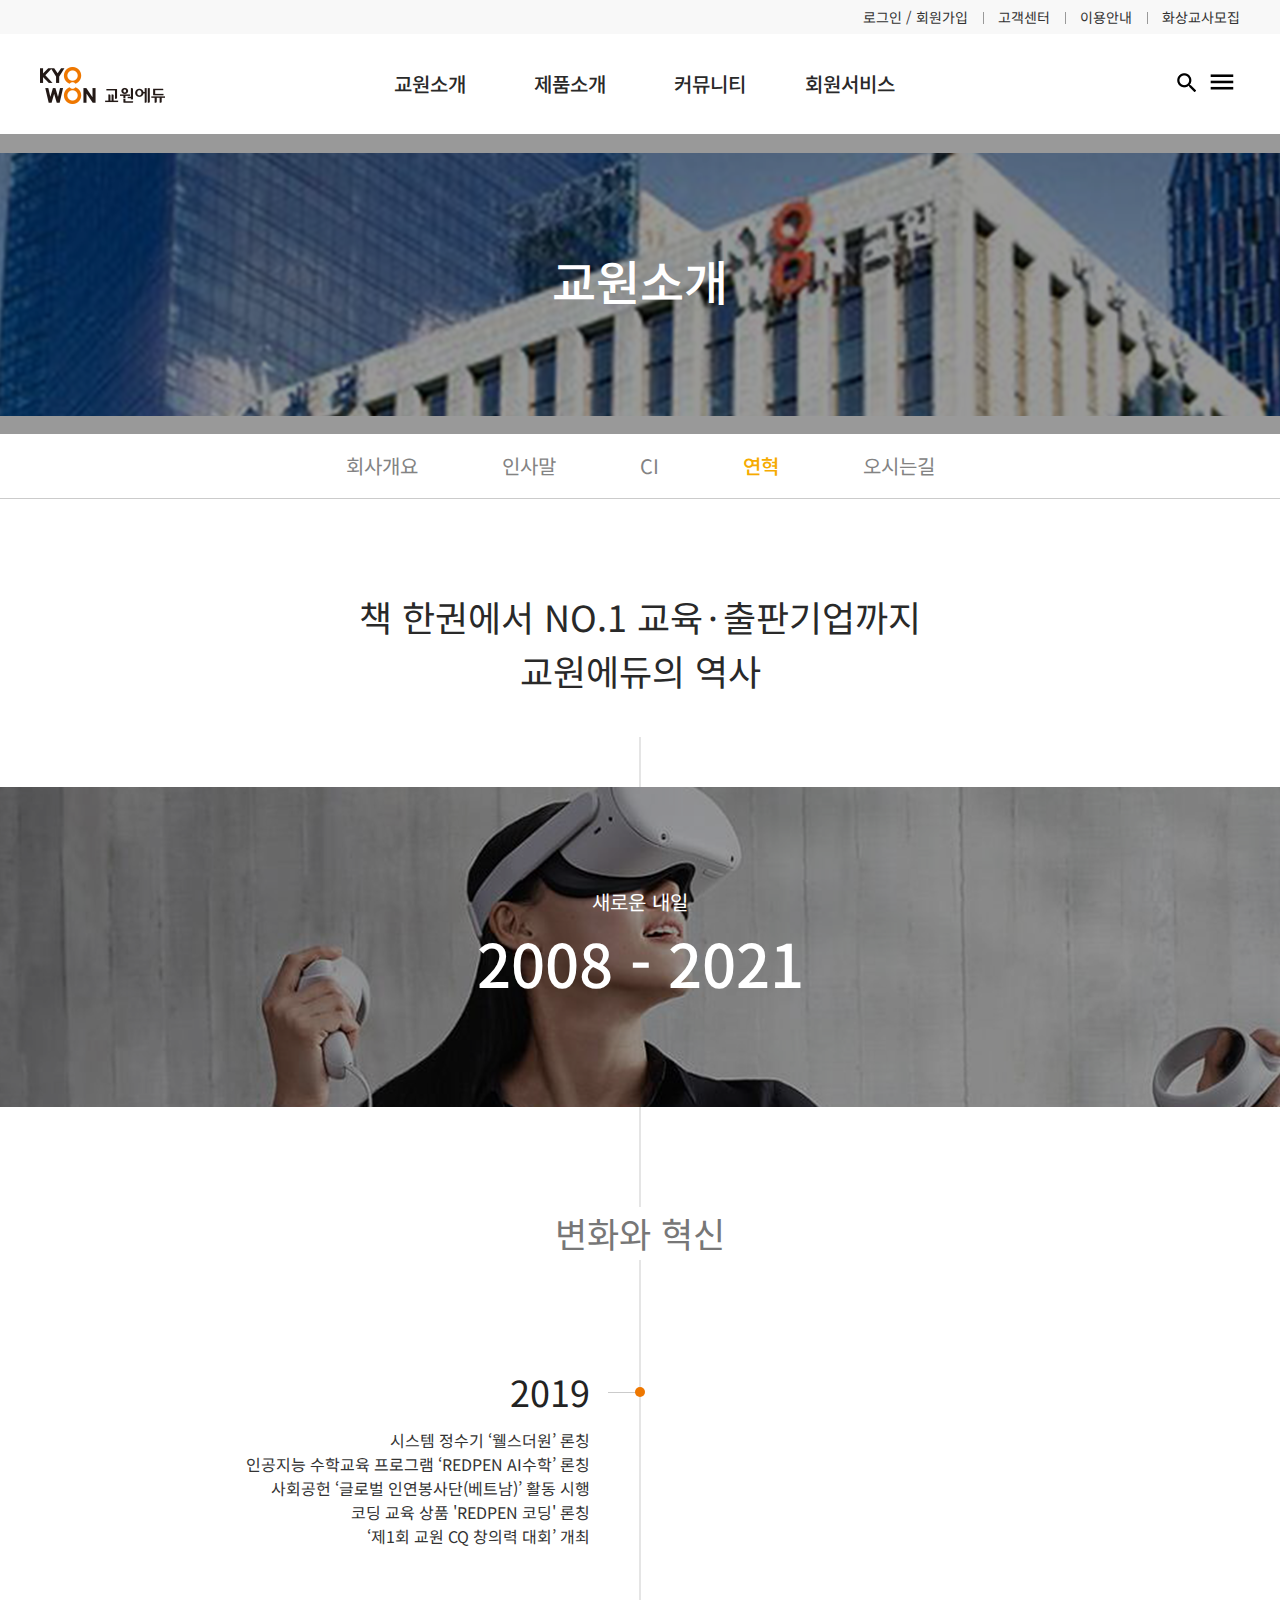
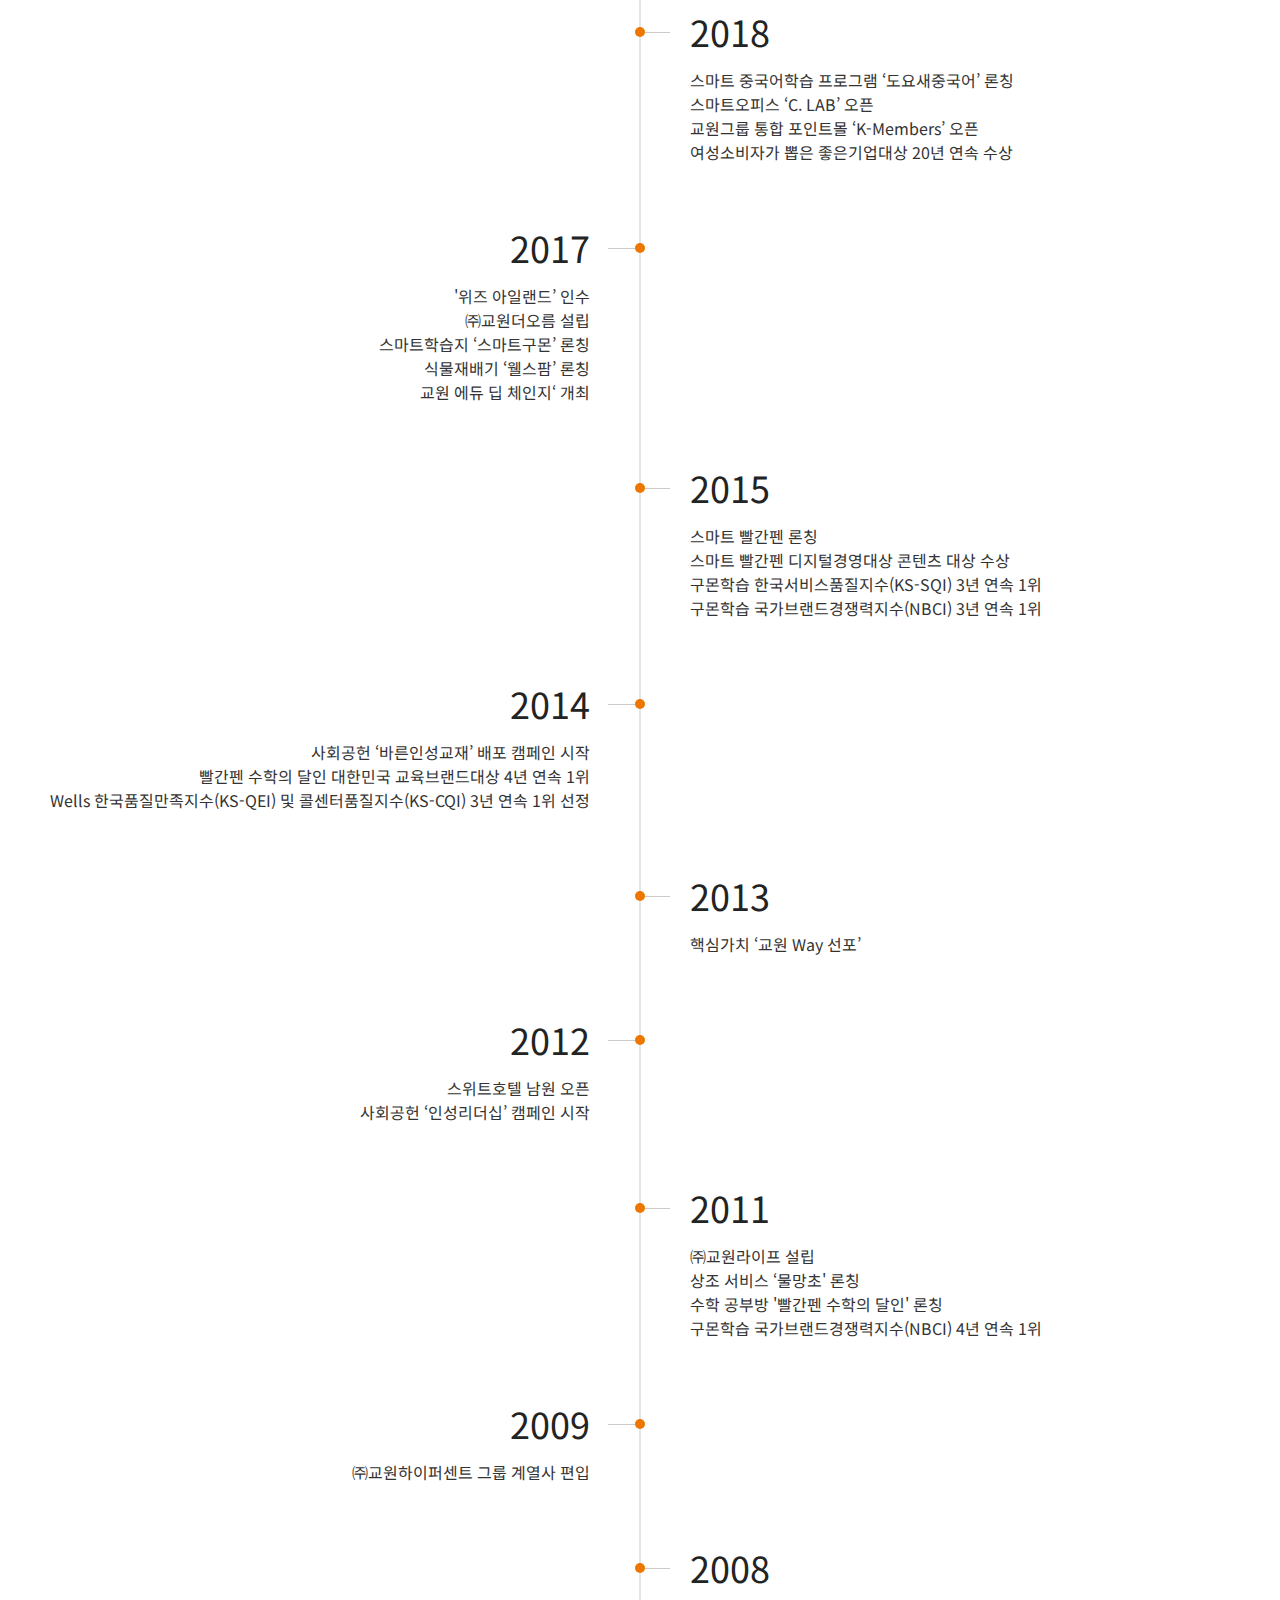
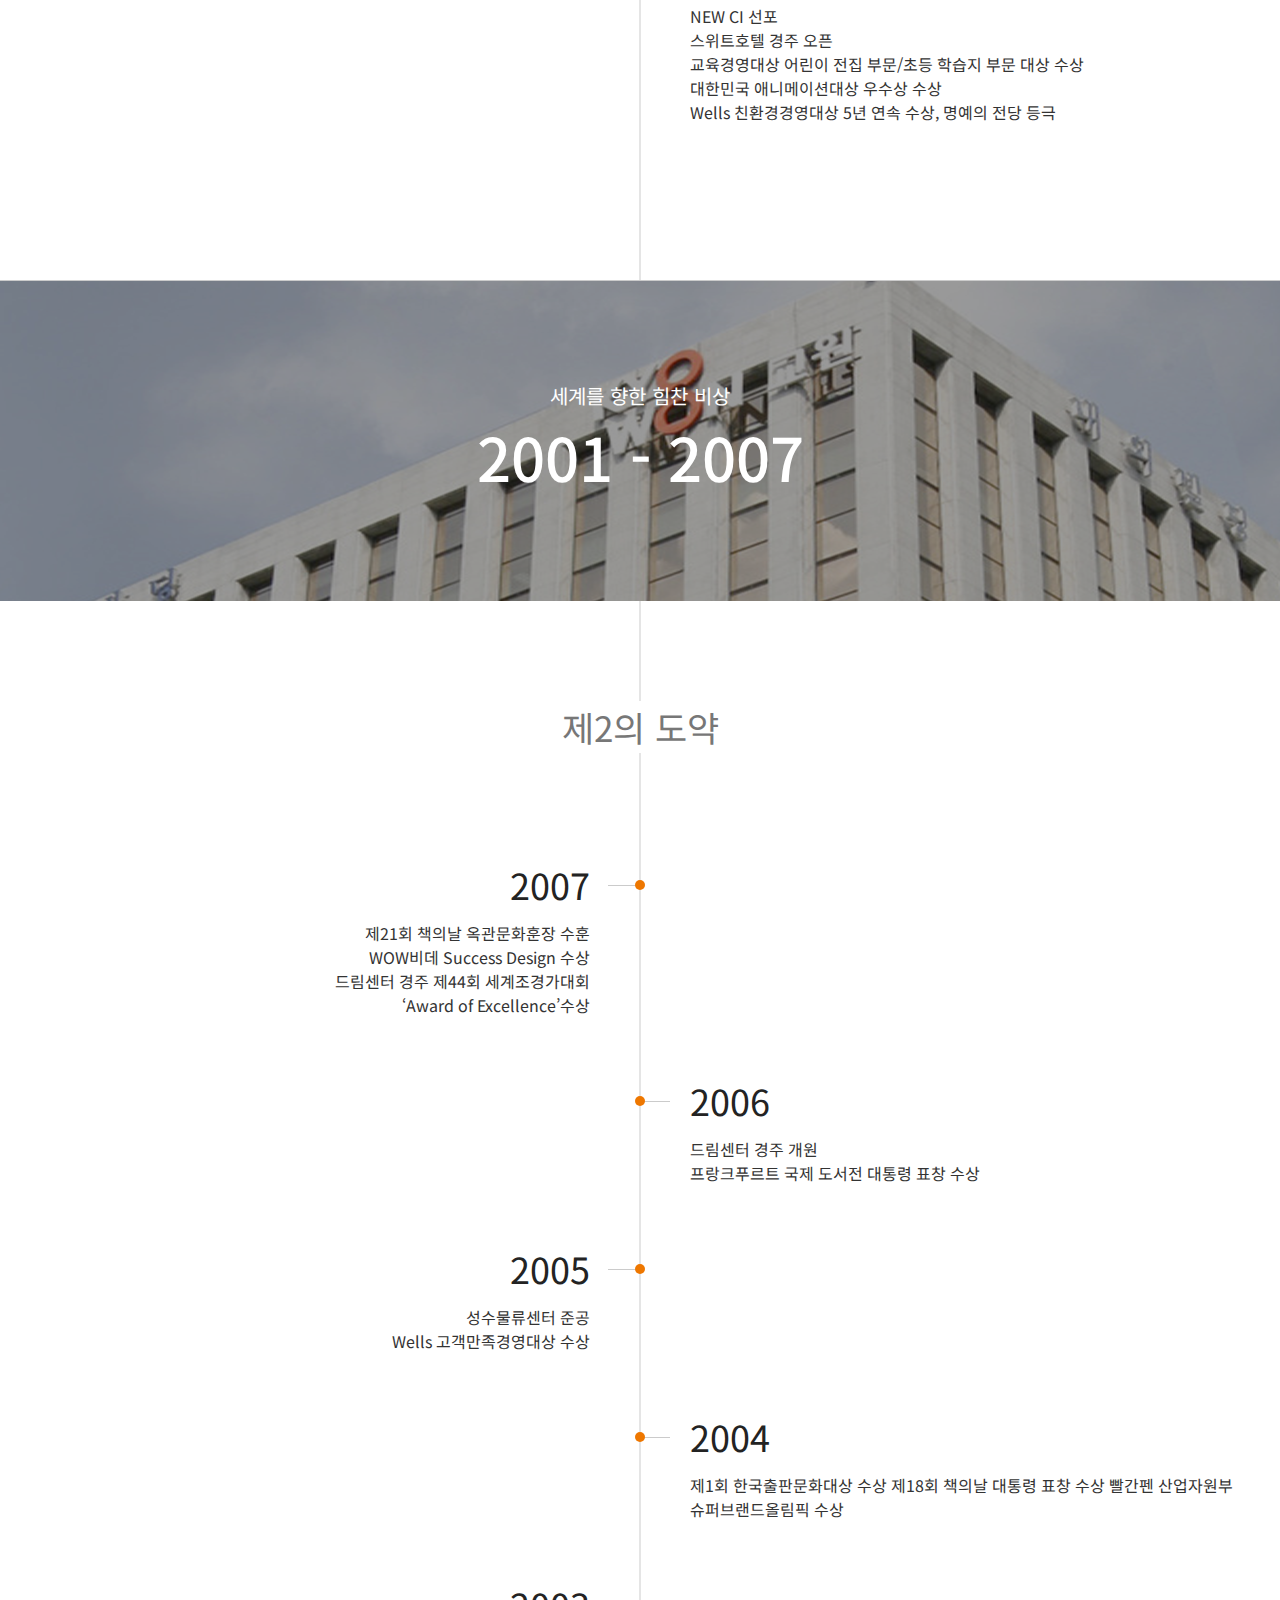
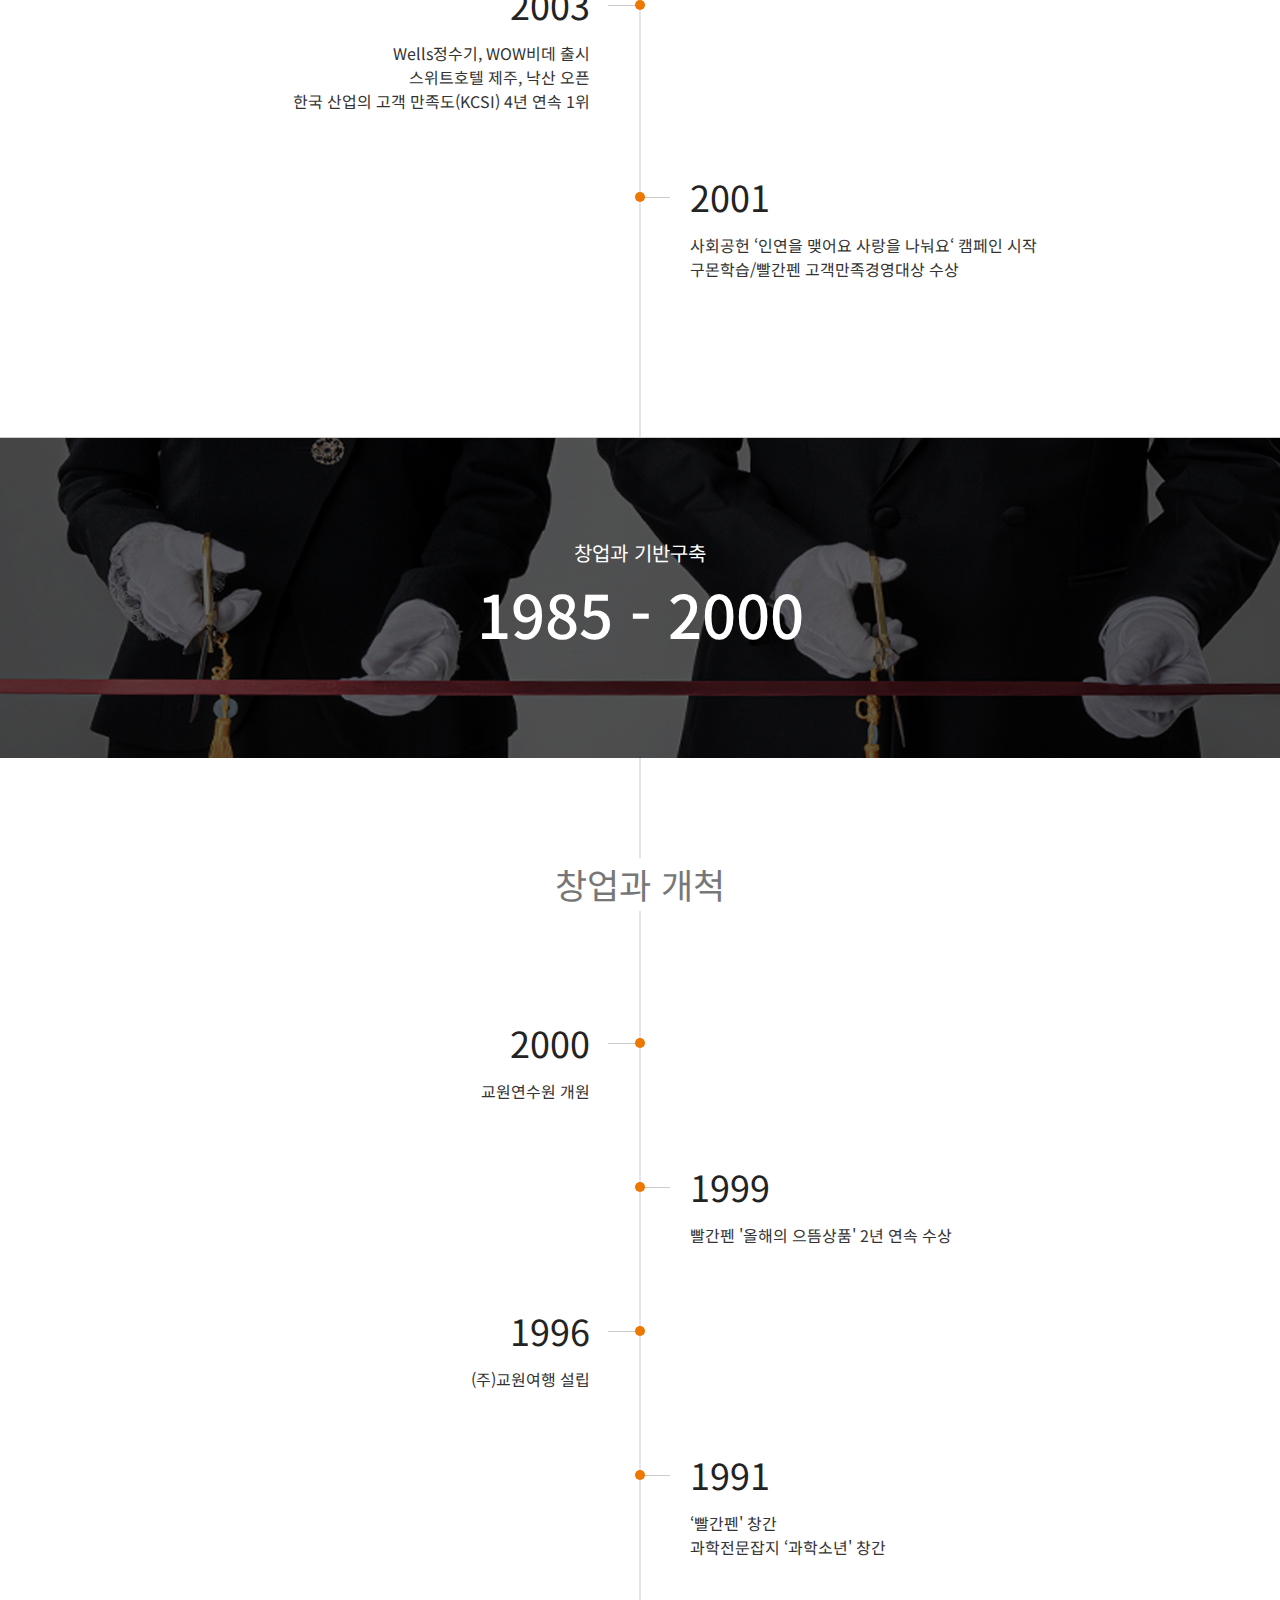
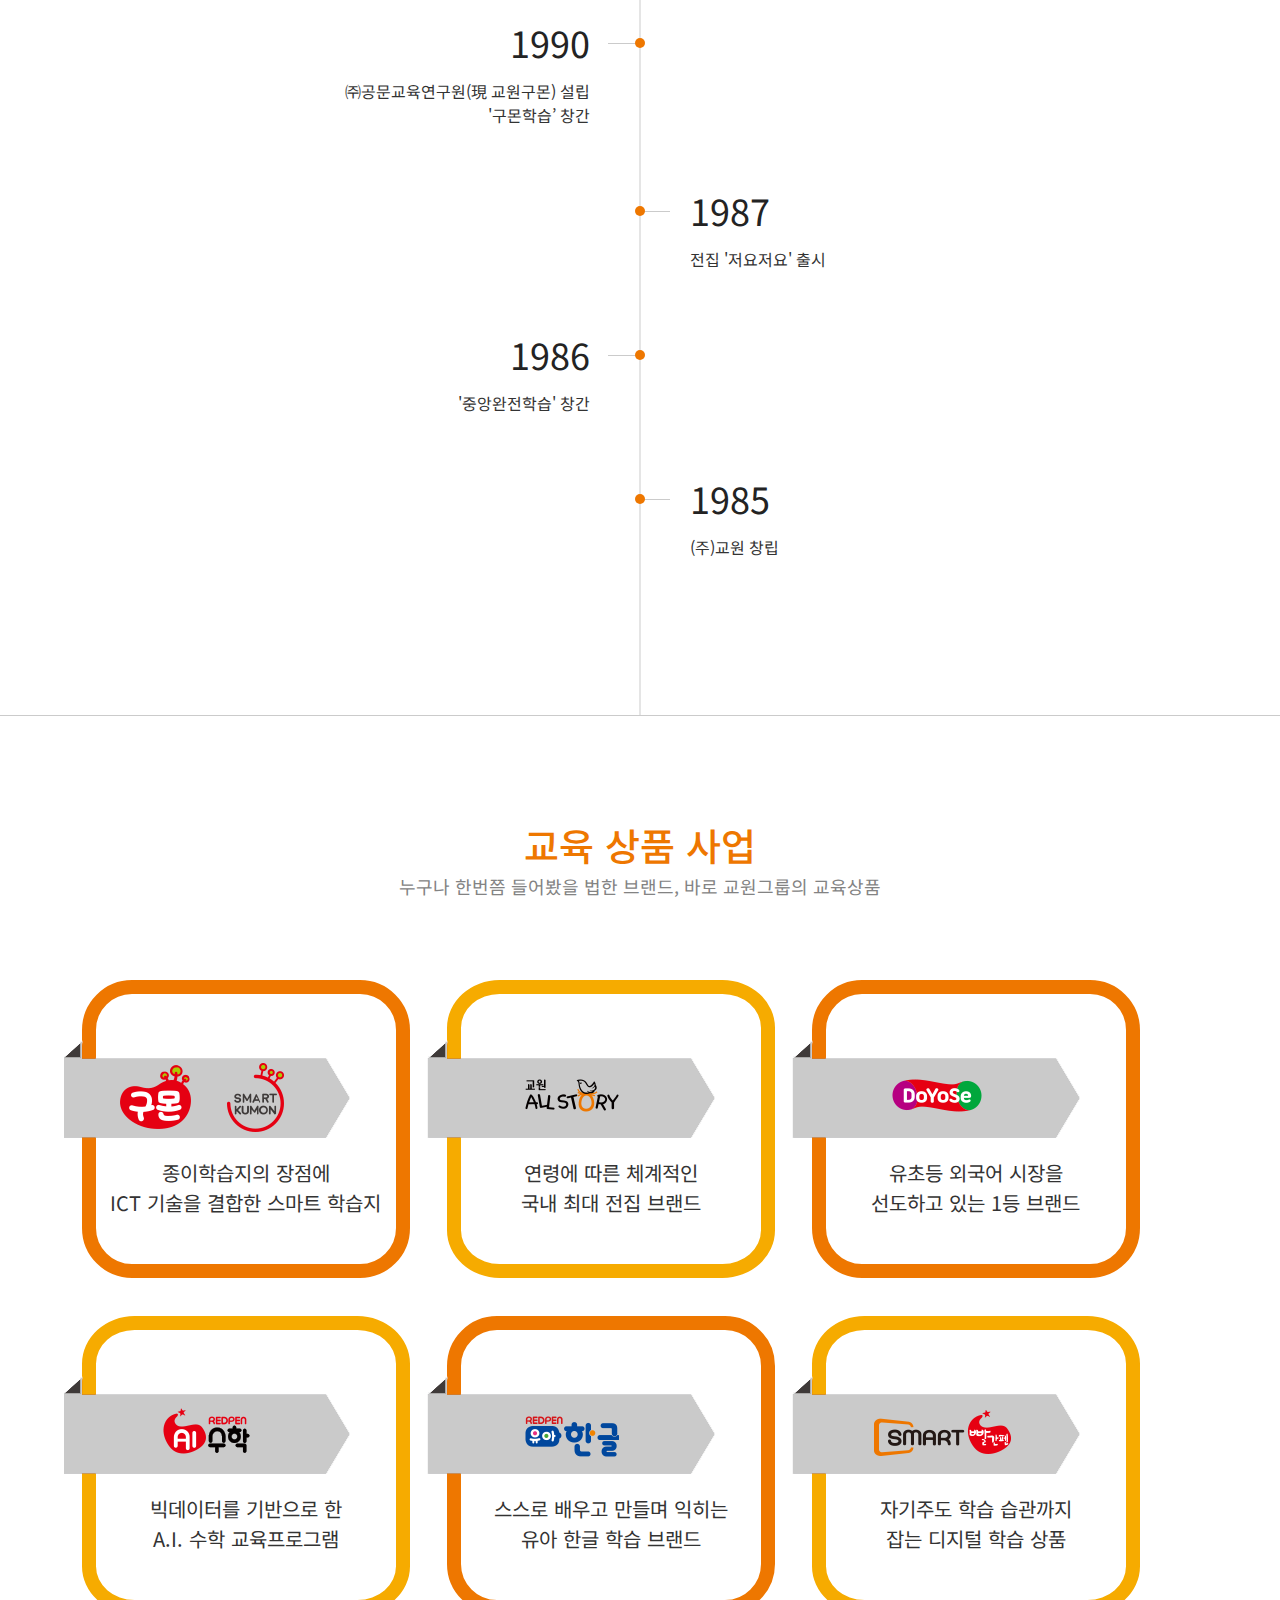
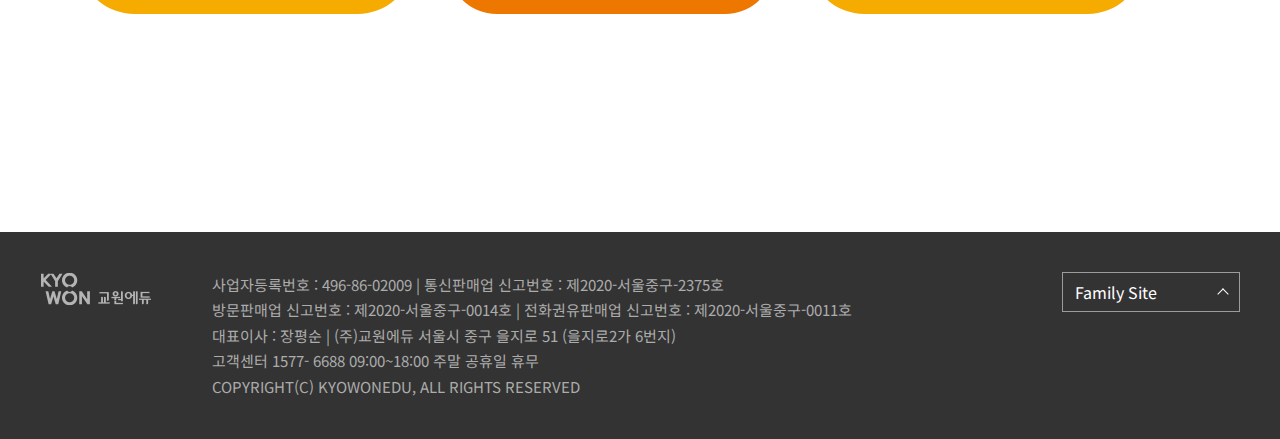
==== history.html @ ff9a2227 "교원에듀 데스크탑" ====
<!DOCTYPE html>
<html lang="ko">
  <head>
      <meta charset="UTF-8" />
      <meta http-equiv="X-UA-Compatible" content="IE=edge" />
      <meta name="viewport" content="width=1200" />
      <meta name="description" content="미래 교육의 기준을 만들다! 교원 스마트 빨간펜, 도요새잉글리시, 도요새중국어 등 에듀테크 학습과 솔루토이, 조물조물 등 전집" />
      <meta property="og:type" content="website" />
      <meta property="og:title" content="No.1 에듀테크 브랜드, 교원에듀" />
      <meta property="og:url" content="http://syeon8867.dothome.co.kr/kyowon/" />
      <meta property="og:image" content="http://syeon8867.dothome.co.kr/kyowon/index.html" />
      <meta property="og:description"
          content="미래 교육의 기준을 만들다! 교원 스마트 빨간펜, 도요새잉글리시, 도요새중국어 등 에듀테크 학습과 솔루토이, 조물조물 등 전집" />
      <title>연혁 | 교원</title>
      <link rel="shortcut icon" type="image/x-icon" href="images/kyofavi.ico" />
      <link href="https://fonts.googleapis.com/css2?family=Noto+Sans+KR:wght@400;500;700&family=Roboto:wght@400;500;700;900&display=swap"
          rel="stylesheet" />
      <link rel="stylesheet" href="css/common.css?v=<?php echo time(); ?>" />
      <script src="js/jquery-3.6.0.min.js"></script>
  </head>

  <body>
      <div id="skipNavi">
          <a href="#gnb">주메뉴 바로가기</a>
          <a href="#container">본문 바로가기</a>
      </div>
      <div id="wrap">
          <!-- header -->
          <header id="header">
              <div class="top_header">
                  <div class="top_header_inner">
                      <ul class="util">
                          <li><a href="login.html">로그인 / 회원가입</a></li>
                          <li><a href="notice.html">고객센터</a></li>
                          <li><a href="#">이용안내</a></li>
                          <li><a href="#">화상교사모집</a></li>
                      </ul>
                  </div>
              </div>
              <div class="bottom_header">
                  <h1 class="logo">
                      <a href="index.html"><img src="images/logo01.png" alt="교원에듀" /></a>
                  </h1>
                  <nav class="gnb">
                    <ul class="depth1">
                        <li>
                            <a href="#">교원소개</a>
                            <ul class="depth2">
                                <li><a href="index.html">회사개요</a></li>
                                <li><a href="index.html">인사말</a></li>
                                <li><a href="index.html">CI</a></li>
                                <li><a href="index.html">연혁</a></li>
                                <li><a href="index.html">오시는길</a></li>
                            </ul>
                        </li>
                        <li>
                            <a href="#">제품소개</a>
                            <ul class="depth2">
                                <li><a href="index.html">교원 올스토리</a></li>
                                <li><a href="index.html">전집</a></li>
                                <li><a href="index.html">학습지</a></li>
                                <li><a href="index.html">어학</a></li>
                                <li><a href="index.html">스마트기기</a></li>
                            </ul>
                        </li>
                        <li>
                            <a href="#">커뮤니티</a>
                            <ul class="depth2">
                                <li><a href="index.html">우수 활용기</a></li>
                                <li><a href="index.html">에듀 뉴스</a></li>
                                <li><a href="index.html">채움 레터</a></li>
                                <li><a href="index.html">이벤트</a></li>
                                <li><a href="index.html">고객 센터</a></li>
                            </ul>
                        </li>
                        <li>
                            <a href="#">회원서비스</a>
                            <ul class="depth2">
                                <li><a href="index.html">KED-S 검사</a></li>
                                <li><a href="index.html">KED-i 검사</a></li>
                                <li><a href="index.html">자기주도 학습진단</a></li>
                                <li><a href="index.html">AI ELT 검사</a></li>
                                <li><a href="index.html">빨간펜 체험센터</a></li>
                            </ul>
                        </li>
                    </ul>
                  </nav>
                  <div class="btn_wrap">
                      <button class="btn_search">검색</button>
                      <button class="btn_menu">메뉴</button>
                  </div>
              </div>
          </header>
          <!-- // header end -->
          <div id="container" class="history_container">
              <div class="sub_visual">
                  <h2>교원소개</h2>
              </div>
              <div class="lnb_wrap">
                  <ul class="lnb">
                      <li><a href="#">회사개요</a></li>
                      <li><a href="#">인사말</a></li>
                      <li><a href="#">CI</a></li>
                      <li class="active"><a href="#">연혁</a></li>
                      <li><a href="#">오시는길</a></li>
                  </ul>
              </div>
              <div class="contents">
                  <div class="contents_inner">
                      <p class="tit">책 한권에서 NO.1 교육·출판기업까지<br><strong>교원에듀의 역사</strong></p>
                      <!-- history year group -->
                      <div class="history_group">
                          <div class="history_box">
                              <div class="history_tit visual1">
                                  <h3>새로운 내일<br><strong>2008 - 2021</strong></h3>
                              </div>
                              <div class="history_inner">
                                  <h4>변화와 혁신</h4>
                                  <div class="history_year">
                                      <div class="year_wrap">
                                          <h4 class="year_left">2019</h4>
                                          <p class="year_txt01">시스템 정수기 ‘웰스더원’ 론칭<br>
                                              인공지능 수학교육 프로그램 ‘REDPEN AI수학’ 론칭<br>
                                              사회공헌 ‘글로벌 인연봉사단(베트남)’ 활동 시행<br>
                                              코딩 교육 상품 'REDPEN 코딩' 론칭<br>
                                              ‘제1회 교원 CQ 창의력 대회’ 개최 </p>
                                      </div>
                                  </div>
                                  <div class="history_year">
                                      <div class="year_wrap">
                                          <h4 class="year_right">2018</h4>
                                          <p class="year_txt02">스마트 중국어학습 프로그램 ‘도요새중국어’ 론칭<br>
                                              스마트오피스 ‘C. LAB’ 오픈<br>
                                              교원그룹 통합 포인트몰 ‘K-Members’ 오픈<br>
                                              여성소비자가 뽑은 좋은기업대상 20년 연속 수상</p>
                                      </div>
                                  </div>
                                  <div class="history_year">
                                      <div class="year_wrap">
                                          <h4 class="year_left">2017</h4>
                                          <p class="year_txt01">'위즈 아일랜드’ 인수<br>
                                              ㈜교원더오름 설립<br>
                                              스마트학습지 ‘스마트구몬’ 론칭<br>
                                              식물재배기 ‘웰스팜’ 론칭<br>
                                              교원 에듀 딥 체인지‘ 개최</p>
                                      </div>
                                  </div>
                                  <div class="history_year">
                                      <div class="year_wrap">
                                          <h4 class="year_right">2015</h4>
                                          <p class="year_txt02">스마트 빨간펜 론칭<br>
                                              스마트 빨간펜 디지털경영대상 콘텐츠 대상 수상<br>
                                              구몬학습 한국서비스품질지수(KS-SQI) 3년 연속 1위<br>
                                              구몬학습 국가브랜드경쟁력지수(NBCI) 3년 연속 1위</p>
                                      </div>
                                  </div>
                                  <div class="history_year">
                                      <div class="year_wrap">
                                          <h4 class="year_left">2014</h4>
                                          <p class="year_txt01">사회공헌 ‘바른인성교재’ 배포 캠페인 시작<br>
                                              빨간펜 수학의 달인 대한민국 교육브랜드대상 4년 연속 1위<br>
                                              Wells 한국품질만족지수(KS-QEI) 및
                                              콜센터품질지수(KS-CQI)
                                              3년 연속 1위 선정</p>
                                      </div>
                                  </div>
                                  <div class="history_year">
                                      <div class="year_wrap">
                                          <h4 class="year_right">2013</h4>
                                          <p class="year_txt02">핵심가치 ‘교원 Way 선포’</p>
                                      </div>
                                  </div>
                                  <div class="history_year">
                                      <div class="year_wrap">
                                          <h4 class="year_left">2012</h4>
                                          <p class="year_txt01">스위트호텔 남원 오픈<br>
                                              사회공헌 ‘인성리더십’ 캠페인 시작</p>
                                      </div>

                                  </div>
                                  <div class="history_year">
                                      <div class="year_wrap">
                                          <h4 class="year_right">2011</h4>
                                          <p class="year_txt02">㈜교원라이프 설립<br>
                                              상조 서비스 ‘물망초' 론칭<br>
                                              수학 공부방 '빨간펜 수학의 달인' 론칭<br>
                                              구몬학습 국가브랜드경쟁력지수(NBCI) 4년 연속 1위</p>
                                      </div>
                                  </div>
                                  <div class="history_year">
                                      <div class="year_wrap">
                                          <h4 class="year_left">2009</h4>
                                          <p class="year_txt01">㈜교원하이퍼센트 그룹 계열사 편입</p>
                                      </div>
                                  </div>
                                  <div class="history_year">
                                      <div class="year_wrap">
                                          <h4 class="year_right">2008</h4>
                                          <p class="year_txt02">NEW CI 선포<br>
                                              스위트호텔 경주 오픈<br>
                                              교육경영대상 어린이 전집 부문/초등 학습지 부문 대상 수상<br>
                                              대한민국 애니메이션대상 우수상 수상<br>
                                              Wells 친환경경영대상 5년 연속 수상, 명예의 전당 등극<br>
                                          </p>
                                      </div>
                                  </div>
                              </div>
                          </div>
                          <div class="history_box">
                              <div class="history_tit visual2">
                                  <h3>세계를 향한 힘찬 비상<br><strong>2001 - 2007</strong></h3>
                              </div>
                              <div class="history_inner">
                                  <h4>제2의 도약</h4>
                                  <div class="history_year">
                                      <div class="year_wrap">
                                          <h4 class="year_left">2007</h4>
                                          <p class="year_txt01">제21회 책의날 옥관문화훈장 수훈<br>
                                              WOW비데 Success Design 수상<br>
                                              드림센터 경주 제44회 세계조경가대회<br>
                                              ‘Award of Excellence’수상</p>
                                      </div>
                                  </div>
                                  <div class="history_year">
                                      <div class="year_wrap">
                                          <h4 class="year_right">2006</h4>
                                          <p class="year_txt02">드림센터 경주 개원<br>
                                              프랑크푸르트 국제 도서전 대통령 표창 수상</p>
                                      </div>
                                  </div>
                                  <div class="history_year">
                                      <div class="year_wrap">
                                          <h4 class="year_left">2005</h4>
                                          <p class="year_txt01">성수물류센터 준공<br>
                                              Wells 고객만족경영대상 수상</p>
                                      </div>
                                  </div>
                                  <div class="history_year">
                                      <div class="year_wrap">
                                          <h4 class="year_right">2004</h4>
                                          <p class="year_txt02">제1회 한국출판문화대상 수상
                                              제18회 책의날 대통령 표창 수상
                                              빨간펜 산업자원부 슈퍼브랜드올림픽 수상</p>
                                      </div>
                                  </div>
                                  <div class="history_year">
                                      <div class="year_wrap">
                                          <h4 class="year_left">2003</h4>
                                          <p class="year_txt01">Wells정수기, WOW비데 출시<br>
                                              스위트호텔 제주, 낙산 오픈<br>
                                              한국 산업의 고객 만족도(KCSI) 4년 연속 1위</p>
                                      </div>

                                  </div>
                                  <div class="history_year">
                                      <div class="year_wrap">
                                          <h4 class="year_right">2001</h4>
                                          <p class="year_txt02">사회공헌 ‘인연을 맺어요 사랑을 나눠요‘ 캠페인 시작<br>
                                              구몬학습/빨간펜 고객만족경영대상 수상</p>
                                      </div>
                                  </div>
                              </div>
                          </div>
                          <div class="history_box">
                              <div class="history_tit visual3">
                                  <h3>창업과 기반구축<br><strong>1985 - 2000</strong></h3>
                              </div>
                              <div class="history_inner">
                                  <h4>창업과 개척</h4>
                                  <div class="history_year">
                                      <div class="year_wrap">
                                          <h4 class="year_left">2000</h4>
                                          <p class="year_txt01">교원연수원 개원</p>
                                      </div>
                                  </div>
                                  <div class="history_year">
                                      <div class="year_wrap">
                                          <h4 class="year_right">1999</h4>
                                          <p class="year_txt02">빨간펜 '올해의 으뜸상품' 2년 연속 수상</p>
                                      </div>
                                  </div>
                                  <div class="history_year">
                                      <div class="year_wrap">
                                          <h4 class="year_left">1996</h4>
                                          <p class="year_txt01">(주)교원여행 설립</p>
                                      </div>
                                  </div>
                                  <div class="history_year">
                                      <div class="year_wrap">
                                          <h4 class="year_right">1991</h4>
                                          <p class="year_txt02">‘빨간펜' 창간<br>
                                              과학전문잡지 ‘과학소년' 창간</p>
                                      </div>
                                  </div>
                                  <div class="history_year">
                                      <div class="year_wrap">
                                          <h4 class="year_left">1990</h4>
                                          <p class="year_txt01">㈜공문교육연구원(現 교원구몬) 설립<br>
                                              '구몬학습’ 창간</p>
                                      </div>

                                  </div>
                                  <div class="history_year">
                                      <div class="year_wrap">
                                          <h4 class="year_right">1987</h4>
                                          <p class="year_txt02">전집 '저요저요' 출시</p>
                                      </div>
                                  </div>
                                  <div class="history_year">
                                      <div class="year_wrap">
                                          <h4 class="year_left">1986</h4>
                                          <p class="year_txt01">'중앙완전학습' 창간</p>
                                      </div>
                                  </div>
                                  <div class="history_year">
                                      <div class="year_wrap">
                                          <h4 class="year_right">1985</h4>
                                          <p class="year_txt02">(주)교원 창립</p>
                                      </div>
                                  </div>
                              </div>
                          </div>
                          <!-- // history year group end -->
                      </div>
                      <!-- edu product -->
                      <div class="edu_product">
                          <div class="edu_tit">
                              <h2>교육 상품 사업</h2>
                              <p>누구나 한번쯤 들어봤을 법한 브랜드, 바로 교원그룹의 교육상품</p>
                          </div>
                          <ul class="edu_product_wrap">
                              <li>
                                  <p>종이학습지의 장점에<br>ICT 기술을 결합한 스마트 학습지
                                  </p>
                              </li>
                              <li>
                                  <p>연령에 따른 체계적인<br>국내 최대 전집 브랜드</p>
                              </li>
                              <li>
                                  <p>유초등 외국어 시장을<br>선도하고 있는 1등 브랜드</p>
                              </li>
                              <li>
                                  <p>빅데이터를 기반으로 한<br>A.I. 수학 교육프로그램</p>
                              </li>
                              <li>
                                  <p>스스로 배우고 만들며 익히는<br>유아 한글 학습 브랜드</p>
                              </li>
                              <li>
                                  <p>자기주도 학습 습관까지<br>잡는 디지털 학습 상품</p>
                              </li>
                          </ul>
                      </div>
                      <!-- // edu product end -->
                  </div>
              </div>
          </div>
          <!-- footer -->
          <footer id="footer">
              <div class="footer_inner clearfix">
                  <h2><a href="#"><img src="images/logo02.png" alt="푸터로고"></a></h2>
                  <div class="address">
                      <p>사업자등록번호 : 496-86-02009 | 통신판매업 신고번호 :
                          제2020-서울중구-2375호<br>방문판매업 신고번호 :
                          제2020-서울중구-0014호 | 전화권유판매업 신고번호 :
                          제2020-서울중구-0011호<br>대표이사 : 장평순 | (주)교원에듀
                          서울시 중구 을지로 51 (을지로2가 6번지)<br>고객센터 1577-
                          6688 09:00~18:00 주말 공휴일 휴무<br>COPYRIGHT(C)
                          KYOWONEDU, ALL RIGHTS RESERVED</p>
                  </div>
                  <!-- family site -->
                  <div class="family">
                      <button class="btn_family" type="button">
                          Family Site
                      </button>
                      <ul class="list_family">
                          <li><a href="http://www.kyowon.co.kr">교원그룹</a>
                          </li>
                          <li class="subject">교육문화</li>
                          <li><a href="http://www.freesam.com">프리샘</a>
                          </li>
                          <li><a href="http://www.dal-gong.com">빨간펜
                                  수학의 달인</a></li>
                          <li><a href="http://www.kumon.co.kr">구몬학습</a>
                          </li>
                          <li><a href="http://www.wizisland.com">위즈아일랜드</a>
                          </li>
                          <li><a href="http://www.thefirst-english.co.kr">더퍼스트</a>
                          </li>
                          <li class="subject">생활문화</li>
                          <li><a href="http://www.kyowonwells.com">교원웰스</a>
                          </li>
                          <li><a href="http://www.kyowonlife.co.kr">교원라이프</a>
                          </li>
                          <li><a href="http://www.theorm.kr/theorm/main.do">교원더오름</a>
                          </li>
                          <li><a href="https://www.kwmembers.com/main/MainView.do">K멤버스</a>
                          </li>
                          <li><a href="https://www.market85.com">마켓85</a>
                          </li>
                          <li class="subject">호텔레저</li>
                          <li><a href="http://www.goworld.co.kr">교원여행</a>
                          </li>
                          <li><a href="http://www.tourdaum.com">여행다움</a>
                          </li>
                          <li><a href="http://www.sinnandaschool.com">교원
                                  신난다 체험스쿨</a></li>
                          <li><a href="http://www.suites.co.kr">스위트호텔</a>
                          </li>
                          <li><a href="http://training.kyowon.co.kr">교원연수원</a>
                          </li>
                          <li class="last"><a href="http://www.dream-center.co.kr">드림센터
                                  경주</a></li>
                      </ul>
                  </div>
                  <div class="qiuck_menu">
                      <a href="#">TOP</a>
                  </div>
              </div>
          </footer>
          <!-- // footer end -->
      </div>
      <script src="js/jquery-3.6.0.min.js"></script>
      <script src="js/jquery-ui.min.js"></script>
      <script src="js/swiper.min.js"></script>
      <script src="js/main.js"></script>
  </body>
</html>
---- css/common.css ----
@charset "UTF-8";
/* @font-face {
    font-family: 'Roboto';
    font-style: normal;
    font-weight: 400;
    src: url(../font/Roboto-Regular.eot);
    src: url(../font/Roboto-Regular?#iefix) format('embedded-opentype'),
         url(../font/Roboto-Regular.woff) format('woff'),
         url(../font/Roboto-Regular.ttf) format('truetype');
} */


/* 반응형,모바일에서 모든요소의 크기에 padding,border 포함 */
*,:before,:after {box-sizing: border-box;}

/* body에 들어갈수있는 모든태그의 여백빼기 */
html,body,div,span,object,iframe,h1,h2,h3,h4,h5,h6,p,blockquote,pre,a,address,code,em,img,strong,sub,sup,b,u,i,dl,dt,dd,ol,ul,li,fieldset,form,label,legend,table,caption,tbody,tfoot,thead,tr,th,td,article,aside,canvas,details,figure,figcaption,footer,header,hgroup,menu,nav,section,main,audio,video {margin: 0; padding: 0;}

/*html5추가 시멘틱엘리먼트를 익스하위버전에서 블럭으로 인식되도록함*/
article,aside,details,figcaption,figure,footer,header,hgroup,menu,nav,section,main {display: block}

button { cursor: pointer; }
/* 익스하위버전에서 이미지 선없애기 */
fieldset,img {border: 0; vertical-align: top}
/* 리스트 기호 빼기 */
ol,ul {list-style: none}
/* 태그 기본 기울임꼴 제거 */
address,em {font-style: normal}
strong {font-weight: normal;}
/* 페이지안에서 가장 많은 링크색 지정 */
a {
    text-decoration: none;
    color: #333;
    /* 모바일 크롬,사파리에서 클릭시 색상 */
    -webkit-tap-highlight-color: rgba(0, 0, 0, 0.1);
}
/* iframe으로 외부컨텐츠를 연결했을때
외부컨텐츠안쪽내용이 우리페이지에 영향을 주지못하도록 가려줌*/
iframe {overflow: hidden; border: 0}
/* 칸의 선을 합치기, 칸의 간격없애기, 가로를 늘려줌 */
table {border-collapse: collapse; border-spacing: 0; width: 100%}
/* 굵기 빼고 헤딩태그 폰트크기를 body에 선언한 크기와 일치시킴 */
h1,h2,h3,h4,h5,h6 {font-weight: normal; font-size: 100%}
/* 폼요소의 높이가 다를때 요소끼리 세로정렬시킴, ios 둥근모서리, 기본스타일 제거 */
input,select,textarea,button {
    vertical-align: listdle;
    margin: 0;
    padding: 0;
    border-radius: 0;
    -moz-appearance: none;
    -webkit-appearance: none;
    appearance: none;
}

/* 익스 select 화살표빼기 */
select::-ms-expand {display:none}

/* textarea 리사이즈기능 빼기 */
textarea {resize: none}

/* 페이지안의 모든 폰트의 줄간격을 1.5로 통일시킴
모바일 크롬, 사파리의 텍스트 자동확대 방지*/
body { line-height: 1.5; -webkit-text-size-adjust: none }





/*********************** 공통스타일 *************************/
body,input,button,select,textarea,table {
    font-family:'Noto Sans KR','Apple SD Gothic Neo',sans-serif;
    font-size: 16px;
    color:#333;
}

/* legend,caption,메뉴제목,섹션제목 블라인드 */
legend,caption,.blind {position: absolute; overflow: hidden; clip: rect(0 0 0 0); margin: -1px; width: 1px; height: 1px}

/* float해제 */
.clearfix:after { content: ''; display: block; clear: both; }

/* placeholder 공통 */
::-webkit-input-placeholder {color:#bbb;} /* Webkit,크롬,사파리 */
:-moz-placeholder {color:#bbb;} /* Firefox 4-18 */
::-moz-placeholder {color:#bbb; opacity:1;} /* Firefox 19+ */
:-ms-input-placeholder {color:#bbb !important;} /* IE10+ */

/* 텍스트 선택 컬러 */
/* ::selection { background-color: #ef151e; color: #ffffff; } */

/* skip navgation */
#skipNavi {position: relative;}
#skipNavi a {
    position: absolute;
    left: 0;
    top:-9999px;
    width:100%;
    height: 40px;
    background: #000;
    color:#fff;
    text-align: center;
    font-size: 18px;
    line-height: 40px;
    z-index: 99999;
}
#skipNavi a:focus, #skipNavi a:active, #skipNavi a:hover {top:0;}







/* 폼요소 공통스타일 */
/* ie input x버튼, password 눈아이콘 제거 */
input[type="text"]::-ms-clear {display: none;}
input[type="password"]::-ms-reveal {display: none;}

input[type="text"] {
    width:100%;
    border:none;
    background: #f0f0f0;
    height: 45px;
    outline:none;
    padding-left:15px;
    color:#292929;
    box-sizing: border-box;
}
input.input_small {width:200px;}

/* 체크박스 공통 */
.checkbox_wrap { display: inline-block;}
.checkbox_wrap label {
    font-size: 16px;
    color: #292929;
    position: relative;
    padding-left: 36px;
    cursor: pointer;
}
.checkbox_wrap label:before {
    content: '';
    position: absolute;
    left:0;
    top:-2px;
    width:26px;
    height:26px;
    border:2px solid #dddddd;
}
.checkbox_wrap label em {color:#009223;}
.checkbox_wrap input[type="checkbox"]:checked + label:before {
    background: url(../images/icon_checkbox.png) no-repeat 1px 2px;
}

/* 라디오 공통 */
.radio_wrap { display: inline-block; margin-right: 20px;}
.radio_wrap label {
    font-size: 16px;
    color: #292929;
    position: relative;
    padding-left: 36px;
    cursor: pointer;
}
.radio_wrap label:before {
    content: '';
    position: absolute;
    left:0;
    top:-2px;
    width:26px;
    height:26px;
    border-radius: 50%;
    border:2px solid #dddddd;
}
.radio_wrap input[type="radio"]:checked + label:after {
    content: '';
    position: absolute;
    left:8px;
    top:6px;
    width:14px;
    height:14px;
    border-radius: 50%;
    background: #009223;
}

/* select 공통 */
.select_wrap {
    display: inline-block;
    width:196px;
    border:2px solid #ddd;
    position: relative;
}
.select_wrap:after {
    content: '';
    position: absolute;
    right:10px;
    top:50%;
    margin-top:-3px;
    width:12px;
    height:7px;
    background: url(../images/icon_select_arr.png) no-repeat;
}
.select_wrap select {
    width:100%;
    outline: none;
    border:none;
    height:40px;
    padding-left:10px;
    color:#999;
    /* after화살표가 위에 있으므로 화살표에서 클릭이 안되어
    select을 제자리에서 띄우고 기본배경색 없애줌 */
    position: relative;
    z-index: 10;
    background: none;
}

/* textarea 공통 */
textarea {
    width:100%;
    background: #f0f0f0;
    border:none;
    padding: 15px;
    outline: none;
    box-sizing: border-box;
}

/* input file 공통 */
.file_wrap { width: 466px; border:2px solid #dddddd; position: relative; display: inline-block; }
.file_wrap input[type="text"] { height: 40px; background: none; }
.file_wrap input[type="file"] + label {
    position: absolute;
    right:0;
    top:0;
    cursor: pointer;
    width:98px;
    height: 40px;
    text-align: center;
    line-height: 40px;
    color:#009223;
    font-weight: 500;
}
.file_wrap input[type="file"] + label:before {
    content: '';
    position: absolute;
    left:0;
    top:50%;
    margin-top:-8px;
    width:2px;
    height:16px;
    background: #e8e8e8;
}

/* 버튼 공통 스타일 */
.btn {
    /* 좌우배치 */
    display: inline-block;
    font-size: 18px;
    font-weight: 700;
    text-align: center;
    /* 좌우배치시 수직정렬 */
    vertical-align: listdle;
    box-sizing: border-box;
    border-radius: 46px;
    padding:0 20px;
}



/* 라벨 공통 */
.label { display: inline-block; font-size: 16px; padding:5px 38px 6px; background: #5f5f5f; text-align: center; color:#fff; }
.label_green {background: #00AA3C;}

/* 게시판 테이블 공통 */
.tbl_board_wrap {border-top:1px solid #000;}
.tbl_board_wrap table {table-layout: fixed;}
.tbl_board_wrap thead th {
    height: 60px;
    border-bottom: 1px solid #eee;
    color: #000;
    font-weight: 400;
    background: #f5f5f5;
}

.tbl_board_wrap td {height: 60px; border-bottom: 1px solid #eee; text-align: center;}
.tbl_board_wrap td.left_td {text-align: left;}
.tbl_board_wrap tr:last-child td {border-bottom: 1px solid #ddd;}

/* 한줄말줄임 */
.tbl_board_wrap .link {
    display: inline-block;
    max-width: 90%;
    white-space: nowrap;
    overflow:hidden;
    text-overflow: ellipsis;
}
.tbl_board_wrap .link:hover {text-decoration: underline;}

/* 게시판 pagination */
.pagination {text-align: center; margin-top: 20px;}
.pagination .inner { display: inline-block; vertical-align: top; }

.pagination .page {float: left; margin: 0 8px;}
.pagination a,
.pagination strong {
    float: left;
    height:40px;
    line-height: 40px;
}
.pagination .page a,
.pagination .page strong {
    width:40px;
    border-radius: 40px;
    border:2px solid #eee;
    margin: 0 5px;
}


/* 메인 타이틀 공통 */
.main_tit {text-align: center; font-size: 40px; font-weight: 700; position: relative;}

.main_tit:before {
    content: '';
    width: 61px;
    height: 9px;
    position: absolute;
    left: 50%;
    top: -8px;
    margin-left: -30px;
    background: url(../images/tit_crown.png) 50% 50% no-repeat;
}

/* 더보기 버튼 공통 */
.btn_more {float: right; position: relative;}
.btn_more:hover:after {
    content: '';
    position: absolute;
    left: 0;
    bottom: 0;
    width: 100%;
    height: 1px;
    background: #333;    
}








/********************* 메인 페이지 *******************/
/* ios사파리는 상단에 있을경우만 스크롤이 막히므로
메뉴버튼클릭시 body를 위로 올려줌 */
body.hidden { position: fixed; left: 0; top: 0; width: 100%; overflow: hidden; }

#wrap {min-width: 1280px; position: relative;}


/* 유틸 메뉴 */
#header {
    /* 134 -> 404; */
    height: 134px;
    position: absolute;
    left: 0;
    top: 0;
    width: 100%;
    z-index: 9999;
    background: #fff;
    transition: height 0.5s;
    overflow: hidden;
}
#header.on {height: 404px;} 

/* 딤처리 */
#header .dimm {
    position: fixed;
    left: 0;
    top: 0;
    width: 100%;
    height: 100%;
    background: rgba(0,0,0,0.7);
    z-index: -1;
    display: none;
}


#header.on .gnb .depth2 li.depth2_bg {
    width: 210px;
    height: 200px;
    background: url(../images/depth2.png) no-repeat;
    position: absolute;
    left: -260px;
    top: 0;
    z-index: 100;

}

#header .bottom_header:before {
    content: '';
    position: absolute;
    top: 134px;
    background: url(../images/depth2.png) no-repeat;
    left: 0;
    width:220px;
    height: 210px;
}
#header:after {
    content: '';
    position: absolute;
    top: 134px;
    background: #e3e3e3;
    left: 0;
    width: 100%;
    height: 1px;
}

#header .top_header {background: #f8f8f8;}
.top_header .top_header_inner {width: 1200px; height: 34px; margin: 0 auto;}
.top_header .top_header_inner .util{float: right;}
.top_header .top_header_inner .util li {float: left;}
.top_header .top_header_inner li a {font-size: 14px; padding-left: 15px; line-height: 34px; box-sizing: border-box;}
.top_header .top_header_inner li + li {margin-left: 15px;}

/* 유틸 메뉴 구분선 */
.top_header .top_header_inner li + li:before {
    content: '';
    position: absolute;
    top: 12px;
    width: 1px;
    height: 12px;
    background: #999;
}

#container {padding-top: 134px;}

/* 로고 */
.bottom_header .logo {position: absolute; left: 0; top: 15px;}

/* 헤더 gnb */
.bottom_header { width: 1200px; height: 100px; margin: 0 auto; position: relative; }
.bottom_header .gnb { text-align: center; }
.bottom_header .gnb .depth1 {display: inline-block; vertical-align: top;}
.bottom_header .gnb .depth1>li { float: left; width: 140px; position: relative; }
.bottom_header .gnb .depth1>li>a {
    font-size: 20px;
    display: block;
    color: #292929;
    line-height: 100px;
    font-weight: 500;
    transition: color 0.4s;
}
.bottom_header .gnb .depth1>li:hover>a {color: #ee7700;}

/* 서브메뉴 */
.bottom_header .gnb .depth2 {
    position: absolute;
    left: 0;
    top: 100px;
    width: 100%;
    padding-top: 42px;
    z-index: 100;
    display: none;
}
.bottom_header .gnb .depth2>li {margin-bottom: 10px;}
.bottom_header .gnb .depth2>li>a:hover {color: #ee7700; text-decoration: underline;}
.bottom_header .gnb .depth2 span { position: absolute; left: 0; top: 0; width: 100%; }
.bottom_header .gnb .depth2 span img { width: 170px; height: 170px; }

/* 검색메뉴버튼 */
.bottom_header .btn_wrap {
    position: absolute;
    top: 30px;
    right: 0;
} 
.bottom_header .btn_wrap .btn_search {
    display: inline-block;
    width: 36px;
    height: 36px;
    background: url(../images/btn_search.png) 50% 50% no-repeat;
    border: none;
    text-indent: -9999px;
}
.bottom_header .btn_wrap .btn_menu {
    float: left;
    width: 36px;
    height: 36px;
    border: none;
    background: url(../images/btn_menu.png) 50% 50% no-repeat;
    text-indent: -9999px;
}
.bottom_header .btn_wrap .btn_menu_box {
    display: none;
    background: #fff;
    position: fixed;
    left: 0;
    top: 34px;
    width: 100%;
    min-width: 320px;
    padding: 90px 0;
    background: #fff;
    border-top: 1px solid #ddd;
    z-index: 9999;
}
.bottom_header .btn_wrap .btn_menu_box.on {display: block;}
.bottom_header .btn_wrap .btn_menu_box .menu_wrap {width: 1280px; margin: 0 auto;}
.bottom_header .btn_wrap .btn_menu_box .menu_wrap .depth1 {display: flex;}
.bottom_header .btn_wrap .btn_menu_box .menu_wrap .depth1>li {position: relative; flex: 0 1 calc(100% / 4);}
.bottom_header .btn_wrap .btn_menu_box .menu_wrap .depth1>li>a {font-size: 24px; font-weight: 500;}
.bottom_header .btn_wrap .btn_menu_box .menu_wrap .depth1>li + li {margin-left: 90px;} 
.bottom_header .btn_wrap .btn_menu_box .menu_wrap .depth1>li:after {
    content: '';
    width: 100%;
    height: 4px;
    position: absolute;
    left: 0;
    top: 40px;
    background: #222;
}
.bottom_header .btn_wrap .btn_menu_box .menu_wrap .depth2 {margin-top: 40px;}
.bottom_header .btn_wrap .btn_menu_box .menu_wrap .depth2>li {margin-top: 10px;}
.bottom_header .btn_wrap .btn_menu_box .menu_wrap .depth2>li>a {font-size: 20px;}

.bottom_header .btn_wrap .btn_menu_box .btn_menu_close {
    position: absolute;
    left: 50%;
    bottom: 0;
    width: 48px;
    height: 48px;
    margin-bottom: -48px;
    border: none;
    background: url(../images/btn_menu_close.png) 50% 50% no-repeat;
    text-indent: -9999px;
}


.bottom_header .btn_wrap .btn_search {float: left;}
.bottom_header .btn_wrap .btn_search.on {background: url(../images/search_close.png) no-repeat 50% 50%; background-size: 30px;  z-index: 9999;}
.bottom_header .btn_wrap .btn_search_box {
    display: none;
    position: fixed;
    left: 0;
    top: 134px;
    width: 100%;
    min-width: 320px;
    background: #fff;
    border-top: 1px solid #ddd;
    z-index: 9999;
}
.bottom_header .btn_wrap .btn_search_box .search_wrap {width: 1200px; margin: 0 auto; text-align: center; padding: 30px 0;}
.bottom_header .btn_wrap .btn_search_box.open {display: block;}
.bottom_header .btn_wrap .btn_search_box strong {font-size: 30px; font-weight: 500;}
.bottom_header .btn_wrap .btn_search_box .input_wrap {position: relative; margin-top: 30px;}
.bottom_header .btn_wrap .btn_search_box .input_wrap input {padding: 20px 60px 21px 24px; height: 70px; border-radius: 10px; font-size: 20px; background: #f5f5f5; border: 2px solid transparent;}
.bottom_header .btn_wrap .btn_search_box .input_wrap input:hover {outline: none; box-shadow: 0px 3px 50px 8px rgb(0 0 0 / 7%); border: 2px solid #ee7700;}
.bottom_header .btn_wrap .btn_search_box .input_wrap .btn_search {
    position: absolute;
    right: 20px;
    top: 50%;
    width: 24px;
    height: 24px;
    margin-top: -12px;
    background: url(../images/search_input.png) no-repeat 50% 50%;
}

.bottom_header .btn_wrap .btn_search_box .list_box {margin-top: 10px; padding: 30px 0; border-bottom: 1px solid #ddd;}
.bottom_header .btn_wrap .btn_search_box .list_box h3 {float: left; margin-right: 20px; font-weight: 500;}
.bottom_header .btn_wrap .btn_search_box .list_box .best_list {overflow: hidden;}
.bottom_header .btn_wrap .btn_search_box .list_box .best_list li {float: left; margin-right: 14px;}
.bottom_header .btn_wrap .btn_search_box .list_box .best_list li a {color: #666;}

.bottom_header .btn_wrap .btn_search_box .smart_search {padding: 30px 0; display: inline-block;}
.bottom_header .btn_wrap .btn_search_box .smart_search p {font-weight: 500; margin-bottom: 20px;}
.bottom_header .btn_wrap .btn_search_box .smart_search a {
    background: #fba34b;
    width: 100%;
    height: 56px;
    display: block;
    border-radius: 3px;
    color: #fff;
    font-size: 16px;
    text-align: center;
    line-height: 56px;
    position: relative;
}
.bottom_header .btn_wrap .btn_search_box .smart_search a:before {
    content: '';
    position: absolute;
    left: 30px;
    top: 50%;
    width: 38px;
    height: 38px;
    margin-top: -10px;
    background: url(../images/search_on.png) no-repeat;
    background-size: 20px;
}



/* 메인 비주얼 슬라이더 */
.main_slider { height: 642px; }
.main_slider a { position: absolute; left: 50%; top: 0; transform: translateX(-50%); }
.main_slider .swiper-slide {overflow: hidden;}
.main_slider .btn_arrow {
    width: 48px;
    height: 48px;
    background: url(../images/mob_arrow_pre.png) no-repeat;
}
.main_slider .swiper-button-next {
    background: url(../images/mob_arrow_next.png) no-repeat;
}



/* 이벤트 배너 */
.main_banner {background: #fe833a;}
.main_banner .banner_inner {
    width: 1200px;
    margin: 0 auto;
    position: relative;
    text-align: center;
    padding: 20px 0;
    background: url(../images/eventbar.png) no-repeat;
}
.main_banner .tit_event strong{padding-top: 18px; text-align: center; color: #fff;}
.main_banner .tit_event h2 {font-size: 24px; font-weight: 500; color: #fff;}
.main_banner .tit_event p {font-size: 16px; color: #2e2e2e; margin-top: 10px;}
.main_banner .txt_event p:before {
    content:'';
    position: absolute;
    left: -20px;
    top: 22px;
    width: 2px;
    height: 54px;
    background: #ff670f;
}

/* 매거진 */
.main_magazine {background: #f8f8f8;}
.main_magazine .magazine_inner {width: 1200px; margin: 0 auto; padding: 76px 0 120px ; overflow: hidden;}

/* 매거진 리스트 */
.main_magazine .list_magazine {overflow: hidden; clear: both; padding-top: 30px;}
.main_magazine .list_magazine>li{ float: left; width: 371px; }
.main_magazine .list_magazine> li + li { margin-left: 40px; }
.main_magazine .list_magazine .img_box01 { overflow: hidden; }
.main_magazine .list_magazine .img_box01 img { width: 100%; height: 240px; }
.main_magazine .list_magazine .text_box01 { background: #fff; padding: 30px 30px 30px; }
.main_magazine .list_magazine .text_box01>span {font-family: 'Roboto', sans-serif; font-size: 14px; color: #ffad5c;}
.main_magazine .list_magazine .text_box01 h3 {font-size: 18px; font-weight: 500; color: #333; line-height: 50px;}
.main_magazine .list_magazine .text_box01>p {font-size: 14px; color: #838383; text-overflow: ellipsis; white-space: nowrap; overflow: hidden;}




/* 메인 레벨테스트 배너 */
.main_test {background: #00b6e4;}
.main_test .test_inner {
    width: 1200px;
    margin: 0 auto;
    padding: 30px 0;
    background: url(../images/eventbanner01.png) 100% 121% no-repeat;
    background-size: 330px;
}
.main_test .test_inner .label {
    font-size: 14px;
    font-weight: 700;
    color: #292929;
    font-family: 'Roboto',sans-serif;
    text-align: center;
    background: #fff;
    border-radius: 38px;
    display: inline-block;
    padding: 6px 15px;
}
.main_test .test_inner .tit {
    font-size: 24px;
    font-weight: 500;
    color: #1e1e1e;
    padding-top: 20px;
    line-height: 1.2;
    letter-spacing: -0.05em;
}
.main_test .test_inner .tit strong {font-size: 40px; font-weight: 700;}
.main_test .test_inner .btn_test {
    font-size: 14px;
    color: #fff;
    margin-top: 20px;
    display: inline-block;
    border-bottom: 2px solid #fff;
    padding-bottom: 10px;
}


/* 무료체험 섹션 */
.main_free .free_inner { padding: 76px 0 120px;}
.main_free .free_inner p { font-size: 20px; color: #848484; text-align: center; padding-bottom: 50px; }
.free_slider_wrap {position: relative;}
.free_slider { width: 1200px; height: 500px; position: static; }
.free_slider_wrap .swiper-wrapper {width: 500px; height: 500px; background: #9ad1d6; border-radius: 30px; margin: 0 auto;}
.free_slider .slide01 {
    background: url(../images/free01.png) no-repeat 0 50%;
    background-size: 400px;
    background-position-y: 68px;
    background-position-x: 46px;
}
.free_slider .slide02 {
    background: url(../images/free02.png) no-repeat;
    background-size: 400px;
    background-position-y: 68px;
    background-position-x: 46px;
}
.free_slider .slide03 {
    background: url(../images/free03.png) no-repeat;
    background-size: 400px;
    background-position-y: 68px;
    background-position-x: 46px;
}
.free_slider .slide04 {
    background: url(../images/free04.png) no-repeat;
    background-size: 400px;
    background-position-y: 68px;
    background-position-x: 46px;
}
/* 무료 체험 신청 버튼 */
.btn_slider-prev { background: url(../images/btn_free_prev.png) no-repeat 50% 50%; background-size: 20px; width: 34px; height: 60px; left: 50%; margin-left: -634px; margin-top: -20px;
}
.btn_slider_next { background-image: url(../images/btn_free_next.png); background-size: 20px; width: 34px; height: 60px; left: auto; right: 50%; margin-right: -634px; margin-top: -20px; }
.main_free .btn_free {display: block; width: 200px; height: 50px; font-size: 18px; font-weight: 500; color: #fff; background: #e60012; margin: 64px auto 0; border: none;}

/* 교원's 픽 섹션 */
.main_pick {background: url(../images/pick_background.png) 50% 50% no-repeat;}
.main_pick .pick_wrap { width: 1200px; margin: 0 auto; padding: 76px 0 120px; }
.main_pick .pick_wrap> p {font-size: 20px; color: #848484; text-align: center; margin: 6px 0;}
.main_pick .btn_wrap {text-align: center; padding-top: 34px;}
.main_pick .btn_wrap li { display: inline-block; background: #ebebeb; border: 1px solid #ebebeb; margin: 0 7px; padding: 6px 30px; font-size: 18px; border-radius: 20px; }
.main_pick .list_pick {overflow: hidden; margin-top: 50px;}
.main_pick .list_pick> li { float: left; width: 578px; border: 1px solid #eaeaea; background: #fff; box-sizing: border-box; }
.main_pick .list_pick> li + li {margin-left: 20px;}
.main_pick .list_pick img {float: left;}
.main_pick .list_pick .text_box02 {float: left; width: 296px; box-sizing: border-box; padding: 30px;}
.main_pick .list_pick .text_box02 .picktit { font-size: 24px; font-weight: 500; color: #292929; display: block; }
.main_pick .list_pick .text_box02 .picktxt {color: #838383; display: block; margin: 4px 0;}
.main_pick .list_pick .text_box02 dl {margin: 26px 0; overflow: hidden;}
.main_pick .list_pick .text_box02 dt {float: left; clear: both; color: #c8aa85; margin:0 15px 15px 0;}
.main_pick .list_pick .text_box02 dd {float: left; font-size: 16px;}

/* 교원's 픽 자세히 보기 버튼 */
.main_pick .list_pick .text_box02 .btn_view {text-align: right;}
.main_pick .list_pick .text_box02 .btn_view> a{
    background: #ee7700;
    color: #fff;
    border: none;
    padding: 8px 16px;
}

/* 무비 유튜브 섹션 */
.main_video {position: relative; height: 300px; background: url(../images/video_background.jpg) no-repeat 50% 0 fixed; background-size: 100%;}
.main_video:before {
    content: '';
    width: 100%;
    height: 100%;
    position: absolute;
    left: 50%;
    top: 50%;
    transform: translate(-50%, -50%);
    background: rgba(0, 0, 0, 0.1);

}
.main_video .video_inner { width: 1200px; margin: 0 auto; padding-top: 40px; text-align: center; }
.main_video .video_inner> h2 {font-size: 48px; font-weight: 500; color: #fff;}
.main_video .video_inner> p {font-size: 20px; font-weight: 400; margin-top: 10px; color: #fff;}
.main_video .video_inner .btn_youtube {display: inline-block; margin-top: 16px; position: relative;}
.main_video .modal_youtube {position: fixed; left: 0; top: 0; right: 0; bottom: 0; z-index: 99999; background: rgba(0, 0, 0, 0.6); display: none;}
.main_video .modal_youtube.on {display: block;}
.main_video .modal_youtube .youtube_inner { width: 850px; height: 478px; position: absolute; left: 50%; top: 50%; margin: -239px 0 0 -425px; }
.main_video .modal_youtube .youtube_inner iframe {width: 100%; height: 100%;}
.main_video .modal_youtube .youtube_inner .btn_close {position: absolute; right: -40px; top: 0; width: 36px; height: 36px; background: url(../images/btn_popClose.png) no-repeat; border: none; text-indent: -9999px;}


/* 공지사항 섹션 */
.main_etc .etc_inner { width: 1200px; margin: 0 auto; padding: 100px 0; position: relative; overflow: hidden; }
.main_etc .etc_inner .notice_wrap { float: left; width: 600px; position: relative; }
.main_etc .etc_inner .notice_wrap h3 {font-size: 26px; font-weight: 500; color: #292929;}

/* 공지사항 더보기 버튼 */
.main_etc .etc_inner .btn_moreplus { float: right; position: absolute; top: 15px; right: 0; }

/* 공지사항 리스트 */
.main_etc .etc_inner .notice_wrap .list {width: 100%; margin-top: 20px;}
.main_etc .etc_inner .notice_wrap .list li{padding: 26px 0;border-bottom: 1px solid #e5e5e5; overflow: hidden;}
.main_etc .etc_inner .notice_wrap .list .day {float: right;}
.main_etc .etc_inner .notice_wrap .list li>a{ text-overflow: ellipsis; white-space: nowrap; color: #666; }
.main_etc .etc_inner .notice_wrap .list li>a:hover { color:#000; }



/* 온라인상담 섹션 */
.main_etc .counsel_wrap {width: 600px; float: left; text-align: center;}
.main_etc .counsel_wrap> h3 {font-size: 26px; margin-bottom: 10px; color: #333; font-weight: 400;}
.main_etc .counsel_wrap> strong {font-size: 40px; font-weight: 500; color: #292929; line-height: 1.3;}
.main_etc .counsel_wrap> img {display: block; text-align: center; margin: 20px auto;}
.main_etc .counsel_wrap> p {font-size: 16px; line-height: 1.7;}
.main_etc .counsel_wrap .btn_counsel {
    width: 50%;
    font-size: 16px;
    background: transparent;
    border: 1px solid #333;
    margin: 40px 0;
    display: inline-block;
    transition: all 0.3s ease-in-out;
}
.main_etc .counsel_wrap .btn_counsel> a {display: block; padding: 14px 0;}
.main_etc .counsel_wrap .btn_counsel:hover {background:#333;; border-color:#333;}
.main_etc .counsel_wrap .btn_counsel a:hover {color: #fff;}

/* sns */
.main_etc .counsel_wrap .sns_wrap .sns{display: inline-block; margin: 0 8px;}
.main_etc .counsel_wrap .sns_wrap .sns> img {
    opacity: 0.7;
    transition: all 0.3s ease-in;
}
.main_etc .counsel_wrap .sns_wrap .sns> img:hover {opacity:1;}


/* 푸터 */
#footer {background: #333;padding: 40px 0 40px;}
.footer_inner { width: 1200px; margin: 0 auto; position: relative; }
.footer_inner h2 {float: left;}
.footer_inner .address { float: left; font-size: 15px; color: #acacac; padding-left: 60px; line-height: 1.7; }
#footer .footer_inner .family { float: right; position: relative; }
#footer .footer_inner .family .btn_family { height: 40px; width: 178px; border: 1px solid #9c9c9c; background: #333; color: #fff; text-align: left; padding-left: 12px; position: relative; }
#footer .footer_inner .family .btn_family:after { content: ''; position: absolute; right: 12px; top: 50%; margin-top: -2px; transform: rotateZ(-45deg); width: 8px; height: 8px; border-top: 1px solid #fff; border-right: 1px solid #fff; }
#footer .footer_inner .family .list_family { font-size: 15px; width: 100%; position: absolute; bottom: 38px; left: 0; height: 220px; border: 1px solid #ddd; z-index: 100; overflow: auto; display: none; }
#footer .footer_inner .family .list_family li { border-bottom: 1px solid #646464; }
#footer .footer_inner .family .list_family li> a{ display: block; padding: 6px 10px; color: #fff; background: #838383; }
#footer .footer_inner .family li.subject { padding: 7px 10px; background: #373737; color: #fff; }

/* 탑버튼 */
#footer .top_wrap { position: fixed; right: 40px; bottom: 40px; width: 62px;}
#footer .top_wrap .btn_top { height: 62px; background: #646464 url(../images/top.png) no-repeat 50% 50%; text-indent: -9999px; border-radius: 50%; transition: transform 0.5s; display: block;}
#footer .top_wrap:hover .btn_top { transform: translateY(-10px); }



/* 서브 비주얼 공통 */
.sub_visual {background: url(../images/history01.png) 50% 50% no-repeat; height: 300px; position: relative; box-sizing: border-box; padding-top: 110px; text-align: center;}
.sub_visual h2 { position: relative; font-size: 48px; font-weight: 500; color: #fff; text-align: center; }
.sub_visual:before { content: ''; position: absolute; left: 0; top: 0; width: 100%; height: 100%; background: rgba(0, 0, 0, 0.4); }
.sub_visual strong { font-size: 18px; font-weight: 300; color: #ddd; position: relative; }



/* lnb 서브 메뉴 */
.lnb_wrap { margin: 0 auto; text-align: center; border-bottom: 1px solid #cbcbcb; }
.lnb_wrap .lnb {display: inline-block; vertical-align: top;}
.lnb_wrap .lnb li { float: left; padding: 0 42px; }
.lnb_wrap .lnb li>a { display: block; line-height: 64px; font-size: 20px; color: #838383; }
.lnb_wrap .lnb li.active a { color: #f6ab00; font-weight: 500; position: relative; }
.lnb_wrap .lnb li> a:hover {color:#f6ab00;}

/* 서브 레이아웃 공통 */
.contents_inner {width: 1200px;}



/* ********************** 연혁 서브 페이지 *********************** */
.history_container .contents_inner {width: 100%;}

/* 연혁 상단 타이틀 */
.history_container .tit {font-size: 36px; color: #292929; text-align: center; padding: 90px 0; position: relative;}
.history_container .tit:before { content: ''; width: 1px; height: 50px; background: #cbcbcb; position: absolute; left: 50%; bottom: 0; transform: translate(-50%,0);}

/* 연혁 하단 구분선 */
.history_group .history_box {border-bottom: 1px solid #cbcbcb;}


/* 연혁 비주얼 섹션 */
.history_group .history_box { position: relative; }

/* 연혁 컨테이너 가운데 구분선 */
.history_group .history_box:before { content: ''; position: absolute; left: 50%; top: 0; width: 1px; height: 100%; background: #cbcbcb; transform: translate(-50%,0); }

/* 연혁 년도별 비주얼 섹션 */
.history_group .history_box .history_tit.visual1 { height: 320px; background: url(../images/history02.png) 50% 50% no-repeat; position: relative; }
.history_group .history_box .history_tit.visual2 { height: 320px; background: url(../images/history03.png) 50% 50% no-repeat; position: relative; }
.history_group .history_box .history_tit.visual3{ height: 320px; background: url(../images/history04.png) 50% 50% no-repeat; position: relative; }
.history_group .history_box .history_tit h3{font-size: 20px; color: #fff; padding-top: 100px; text-align: center; position: relative;}
.history_group .history_box .history_tit strong {font-size: 60px; font-weight: 500; color: #fff;}
.history_group .history_box .history_tit:before { content: ''; position: absolute; left: 0; top: 0; width: 100%; height: 100%; background: rgba(0, 0, 0, 0.4); }

/* 연혁 년도와 설명 섹션 */
.history_group .history_box .history_inner {width: 1200px; padding: 100px 0; margin: 0 auto;}
.history_group .history_box .history_inner>h4 { font-size: 35px; color: #777; text-align: center; margin-bottom: 104px; background: #fff; position: relative; }
.history_group .history_box .history_year {position: relative; margin: 56px 0; overflow: hidden;}
.history_group .history_box .history_year .year_wrap {width: 550px; text-align: right;}
.history_group .history_box .history_year:nth-child(2n+1) .year_wrap { float: right; text-align: left; }
.history_group .history_box .history_year:nth-child(2n+1):before { margin-left: 0; }
.history_group .history_box .history_year h4 { font-size: 36px; color: #232323; margin-bottom: 10px; }
.history_group .history_box .history_year:before { content: ''; width: 30px; height: 1px; position: absolute; left: 50%; top: 28px; margin-left: -32px; background: #cbcbcb; }
.history_group .history_box .history_year:after { content: ''; width: 10px; height: 10px; position: absolute; left: 50%; top: 23px; background: #ee7700; border-radius: 50%; transform:translateX(-50%); }

/* 교육상품사업 섹션*/
.history_container .contents_inner .edu_product { width: 1200px; margin: 0 auto; padding: 100px 0; }
.history_container .contents_inner .edu_product .edu_tit h2{ font-size: 38px; font-weight: 500; color: #ee7700; text-align: center; }
.history_container .contents_inner .edu_product .edu_tit p { font-size: 18px; color: #838383; text-align: center; }

/* 교육 상품 박스 섹션 */
.history_container .edu_product .edu_product_wrap { width: 1153px; margin: 0 auto; padding: 80px 0; text-align: center; overflow: hidden; }
.history_container .edu_product .edu_product_wrap li { float: left; width: 328px; height: 298px; position: relative; margin: 0 19px 38px 18px; border-radius: 50px; border: 14px solid #ee7700; box-sizing: border-box; }

/* 라벨 이미지 */
.history_container .edu_product .edu_product_wrap li:before { content: ''; width: 288px; height: 98px; position: absolute; left: -34px; top: 46px; background: url(../images/label.png) no-repeat; }
.history_container .edu_product .edu_product_wrap li:nth-child(2n) { width: 328px; height: 298px; border-radius: 16%; border: 14px solid #f6ab00; }

/* 1번 박스 구몬 */
.history_container .edu_product .edu_product_wrap li:first-child:after { content: ''; width: 300px; height: 100px; position: absolute; left: 16px; top: 63px; background: url(../images/brand_kumon.png) no-repeat; }
.history_container .edu_product .edu_product_wrap p { font-size: 20px; color: #333; margin: 164px 0 0 0; }

/* 2번 박스 올스토리 */
.history_container .edu_product .edu_product_wrap li:nth-child(2):after { content: ''; width: 300px; height: 100px; position: absolute; left:64px; top: 85px; background: url(../images/brand_allstory.png) no-repeat; }

/* 3번 박스 도요새 */
.history_container .edu_product .edu_product_wrap li:nth-child(3):after { content: ''; width: 300px; height: 100px; position: absolute; left: 64px; top: 85px; background: url(../images/brand_doyose.png) no-repeat; }

/* 4번 박스 수학 */
.history_container .edu_product .edu_product_wrap li:nth-child(4):after { content: ''; width: 300px; height: 100px; position: absolute; left: 64px; top: 78px; background: url(../images/brand_AImath.png) no-repeat; }


/* 5번 박스 한글 */
.history_container .edu_product .edu_product_wrap li:nth-child(5):after { content: ''; width: 300px; height: 100px; position: absolute; left: 64px; top: 84px; background: url(../images/brand_redpenko.png) no-repeat; }

/* 6번 박스 빨간펜 */
.history_container .edu_product .edu_product_wrap li:last-child:after { content: ''; width: 300px; height: 100px; position: absolute; left: 48px; top: 80px; background: url(../images/brand_smartpen.png) no-repeat; }


/************************** ci 소개 ***************************/
.ci_container .contents_inner { width: 1200px; margin: 0 auto; }
.contents .ci_mean_wrap {padding-top: 90px 0;}
.contents .ci_mean_wrap h3 {font-size: 32px; font-weight: 700; color: #000; position: relative;}
.contents .ci_mean_wrap h3:before { content: ''; width: 55px; height: 118px; position: absolute; left: 0; top: 0; background: url(../images/ci_simbol.png) no-repeat; background-size: 30px; }
.contents .ci_mean_wrap .ci_mean p {font-size: 20px; color: #333;}


/************************** 공지사항 ***************************/
.notice_container .sub_visual {background: url(../images/notice_top.jpg) 50% 50% no-repeat; height: 300px; position: relative; box-sizing: border-box; padding-top: 110px; text-align: center;}
.notice_container .contents_inner {width: 100%;}
.notice_container .snb_wrap {width: 1200px; margin: 0 auto; text-align: center; margin-top: 13px;}

/* 공지사항 snb 메뉴  */
.notice_container .snb_wrap .snb { display: inline-block; vertical-align: top; background: rgba(0, 0, 0, 0.6); position: relative; }
.lnb_wrap .lnb li> a:hover {color:#f6ab00;}
.notice_container .snb_wrap .snb:before { content: ''; position: absolute; right: 225px; top: -12px; width: 0; height: 0; border-right: 16px solid transparent; border-bottom: 12px solid rgba(0, 0, 0, 0.6); border-left: 16px solid transparent; }
.notice_container .snb_wrap .snb li{ float: left; padding: 0 42px; }
.notice_container .snb_wrap .snb li> a { display: block; color: #fff; line-height: 42px; }
.notice_container .snb_wrap .snb li.active a { color: #ffe48d; font-weight: 500; }

/* 공지사항 테이블 */
.notice_container .contents .contents_inner{ width: 1200px; margin: 0 auto; }
.notice_container .contents .tbl_box {padding: 50px 0 50px 0;}
.notice_container .contents .tbl_box .tbl_tit { font-size: 30px; color: #333; font-weight: 500; margin-bottom: 10px; }
.notice_container .contents .tbl_box .tbl_txt { font-size: 15px; color: #666; margin-bottom: 10px; }
.tbl_board_wrap { width: 100%; border-top: 2px solid #656565; border-bottom: 2px solid #656565; }
.tbl_board_wrap thead th { height: 50px; color: #000; }
.tbl_board_wrap thead th.th03 {width: 59%;}

/* 공지사항 페이지네이션 */
.pagination .page strong { background-color: #ee7700; border: 1px solid #ee7700; color: #fff; }
.pagination .page a:hover { background-color: #ee7700; border: 1px solid #ee7700; color: #fff; }
.tbl_box .pagination .icon { display: inline-block; width: 38px; height: 38px; background: url(../images/btn_pagination.png) no-repeat 50% 50%; }
.pagination .first .icon { background-position: 12px 16px; }
.pagination .prev .icon { background-position: -29px 16px; }
.pagination .next .icon { background-position: -73px 16px; }
.pagination .last .icon { background-position: -116px 16px; }


/***************************** 로그인페이지 *************************/
.login_container .contents_inner {width: 400px; margin: 0 auto; padding: 60px 0;}
.login_container .contents .logo { text-align: center; padding-bottom: 32px; }
.login_container .contents .logo img{ width: 300px; height: 100px; }
.login_container .contents .input_wrap {margin-top: 10px;}
.login_container .contents .input_wrap input{ display: block; width: 100%; height: 50px; padding: 8px 16px; font-size: 16px; color: #333; border: 1px solid #bbb; outline: none; background: none; box-sizing: border-box; }

/* 아이디 저장 체크박스 */
.login_container .checkbox_wrap {margin-top: 15px; margin-bottom: 30px; text-align: left;}
.login_container .checkbox_wrap label{position: relative; padding-left: 30px;}
.login_container .checkbox_wrap label:before { content: ''; width: 18px; height: 18px; position: absolute; left: 0; top: 0; border: 1px solid #bdbdbd; transition: background-color 0.3s linear; }

/* 체크박스 on 이미지 */
.checkbox_wrap input[type="checkbox"]:checked+label:before { background: url(../images/checkbox_on.png) no-repeat 50% 50%; background-color: #7d7d7d; }

/* 로그인 버튼 */
.login_container .btn_wrap { border-top: 1px solid #e1e1e1; padding-top: 40px; text-align: center; }
.login_container .btn_wrap .btn_login { width: 170px; height: 56px; font-size: 18px; font-weight: 500; color: #fff; padding: 0 36px; border-radius: 40px; background: #000; outline: none; border: none; }

/* 아이디, 비밀번호, 회원가입 */
.login_container .search_wrap {margin-top: 30px; text-align: center;}
.login_container .search_wrap a { display: inline-block; color: #999; border-bottom: 1px solid #999; }
.login_container .search_wrap a:hover { color: #000; }
.login_container .search_wrap a + a { margin-left: 20px; }

/* 기타 로그인 박스*/
.login_container .etc_box { text-align: center; border-top: 1px solid #e1e1e1; }
.login_container .etc_box .etc_wrap {width: 440px; margin: 0 auto; padding: 20px 0;}
.login_container .etc_box .login_list li { display: inline-block; width: 200px; height: 45px; line-height: 45px; margin: 5px; border: 1px solid #e1e1e1; border-radius: 4px; position: relative; }
.login_container .etc_box .login_list li a{ font-size: 16px; font-weight: 500; line-height: 36px; }

/* 카카오 로그인 */
.login_container .etc_box .login_list li:first-child { background: #fee500; }
.login_container .etc_box .login_list .kakao:before{ content: ''; width: 45px; height: 45px; position: absolute; left: 0; top: 0; background: url(../images/login_kakao.png) no-repeat 50% 50%; }

/* 네이버 로그인 */
.login_container .etc_box .login_list li:nth-child(2){ background: #1ec800; }
.login_container .etc_box .login_list li:nth-child(2) a {color: #fff;}
.login_container .etc_box .login_list li .naver:before { content: ''; width: 45px; height: 45px; position: absolute; left: 0; top: 0; background: url(../images/login_naver.png) no-repeat 50% 50%; }

/* 구글 로그인 */
.login_container .etc_box .login_list li:nth-child(3){ background: #fff; }
.login_container .etc_box .login_list li .google:before { content: ''; width: 45px; height: 45px; position: absolute; left: 0; top: 0; background: url(../images/login_google.png) no-repeat 50% 50%; }

/* 애플 로그인 */
.login_container .etc_box .login_list li:last-child { background: #000; }
.login_container .etc_box .login_list li:last-child a {color: #fff;}
.login_container .etc_box .login_list li .apple:before { content: ''; width: 48px; height: 45px; position: absolute; left: 0; top: 0; background: url(../images/login_apple.png) no-repeat 50% 50%; background-size: 42px;}
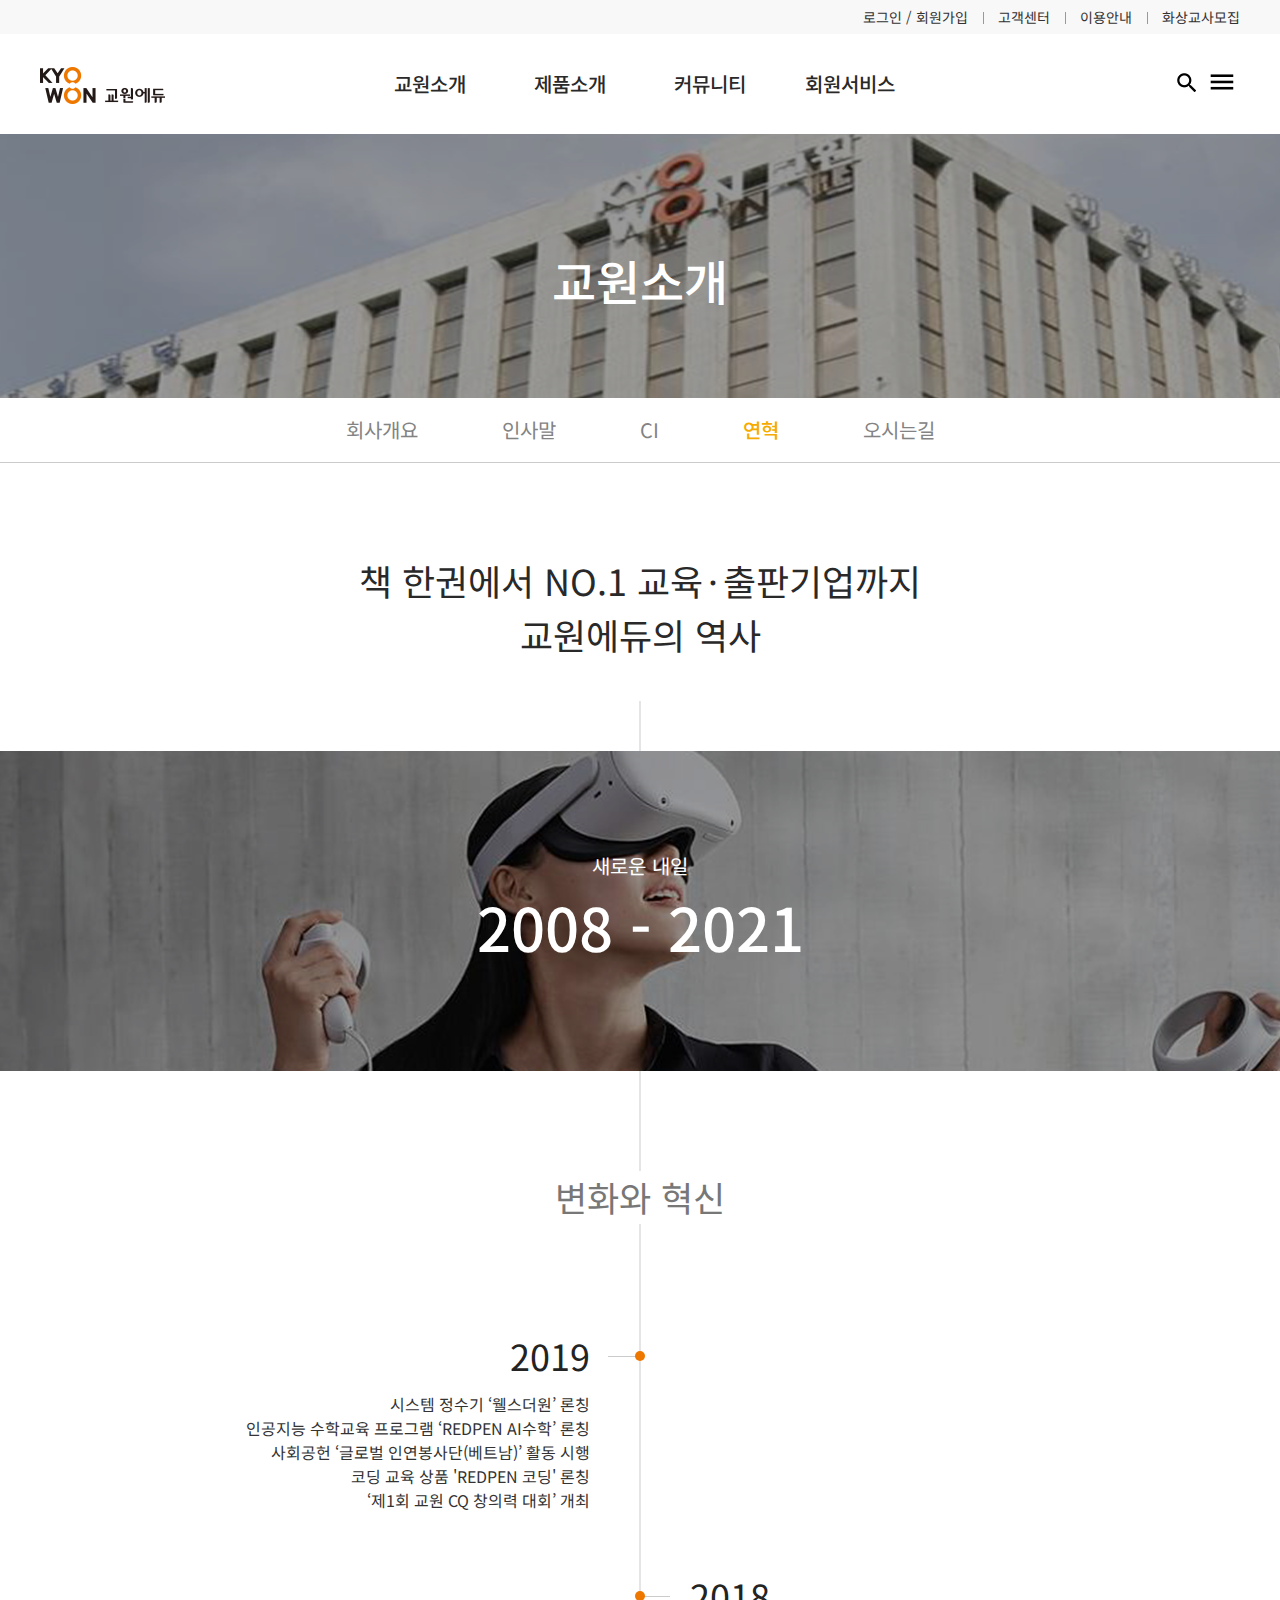
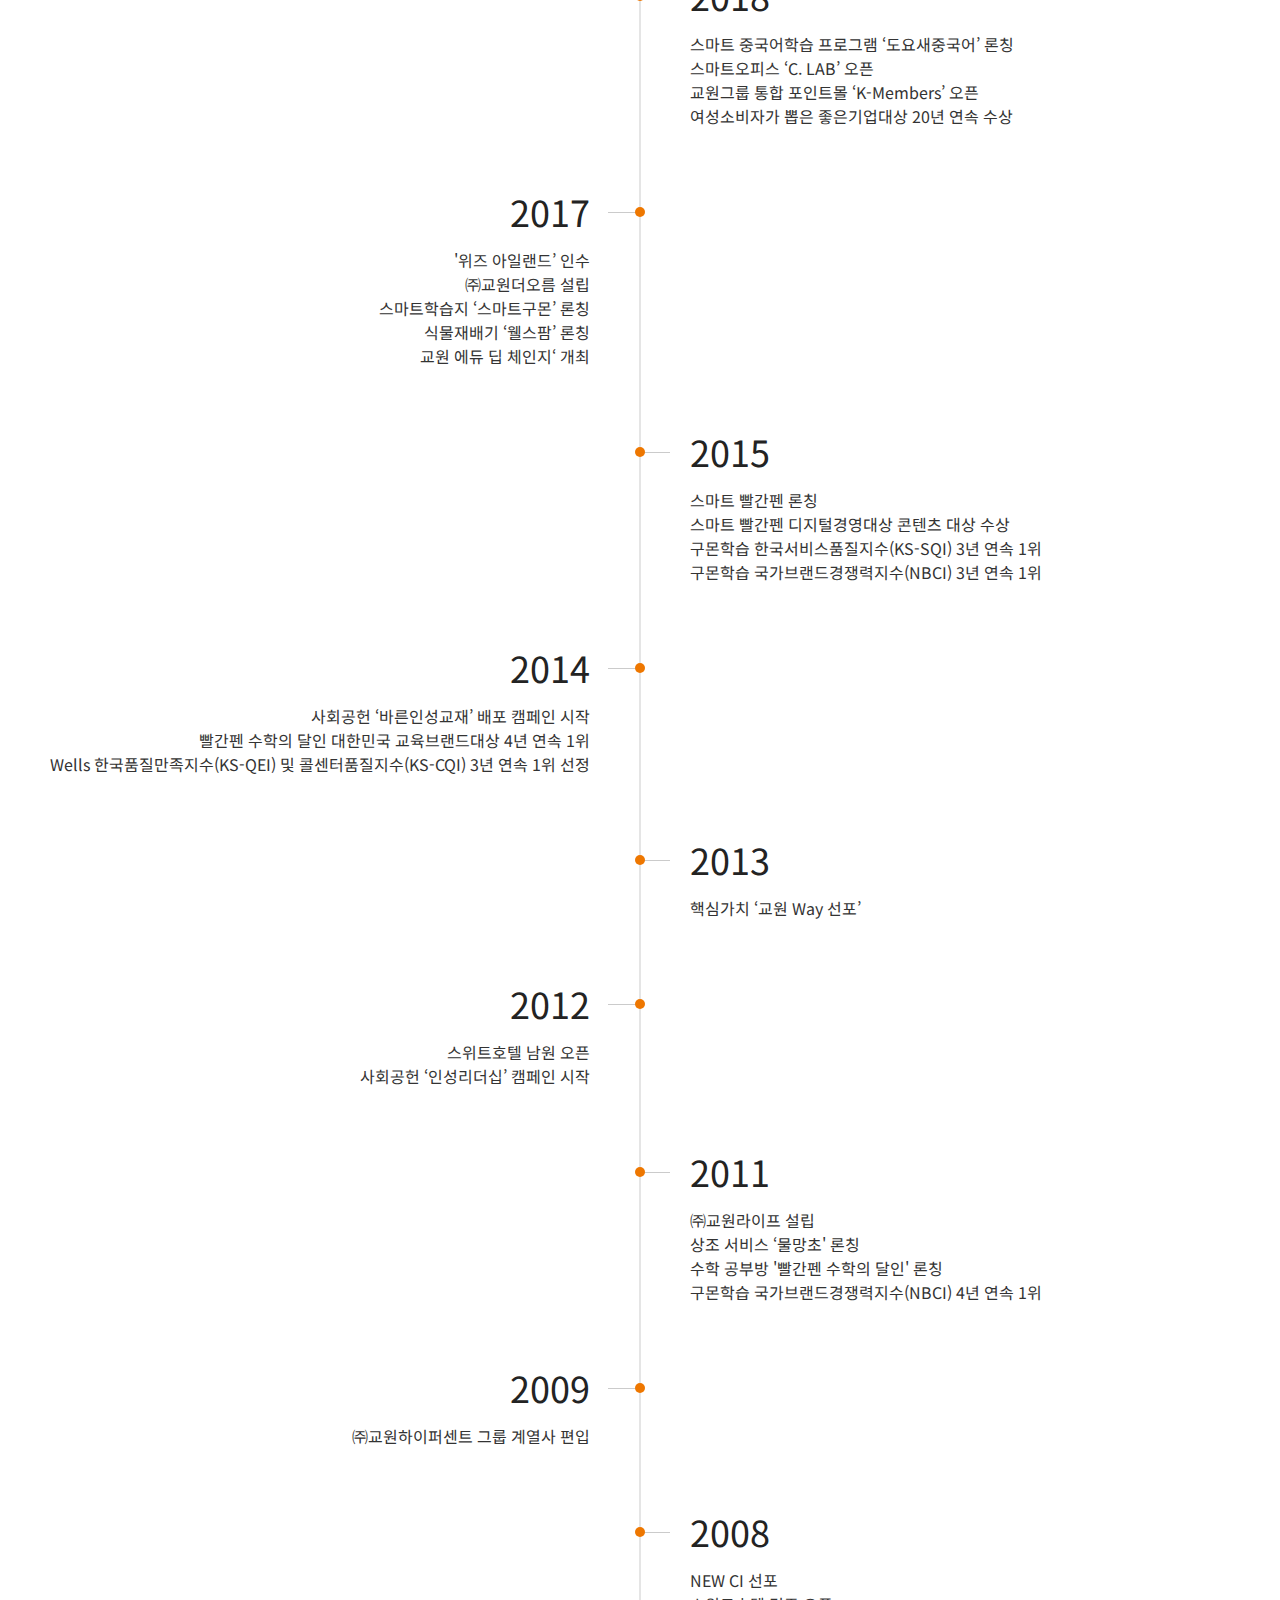
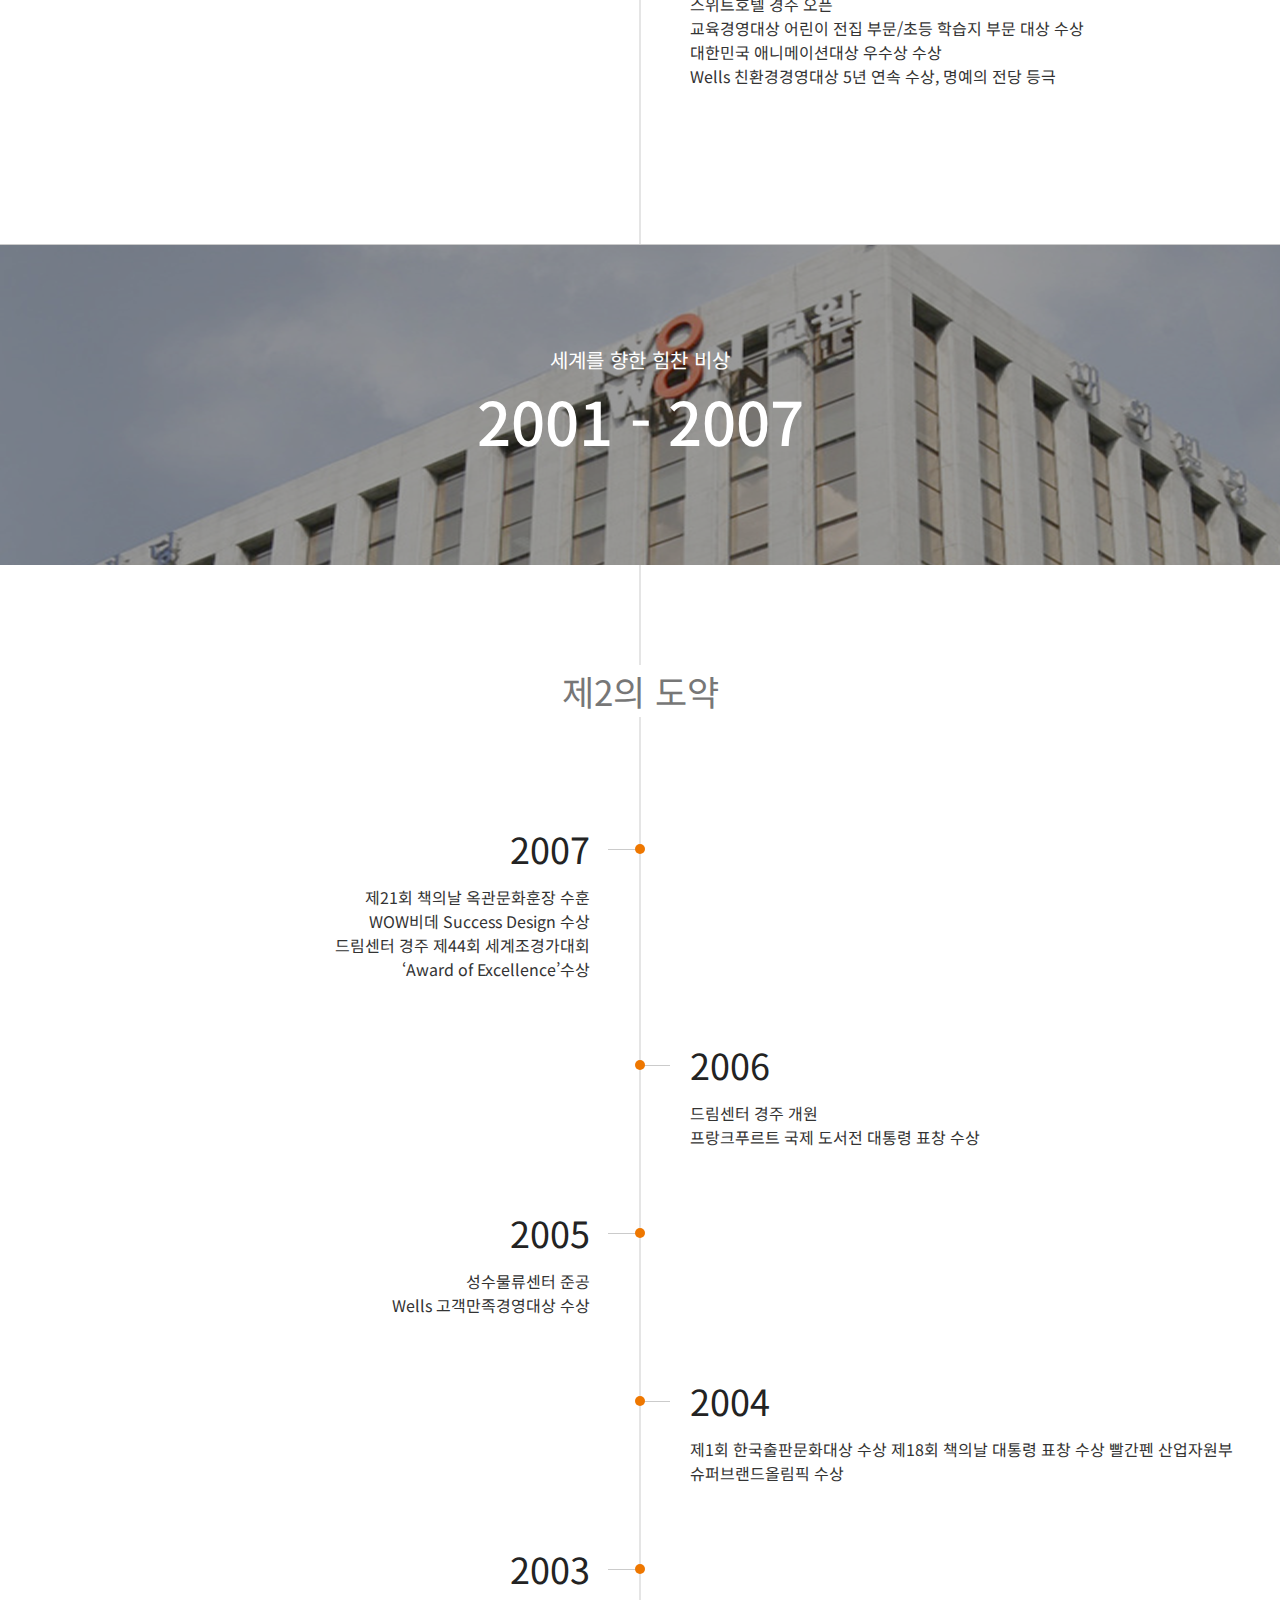
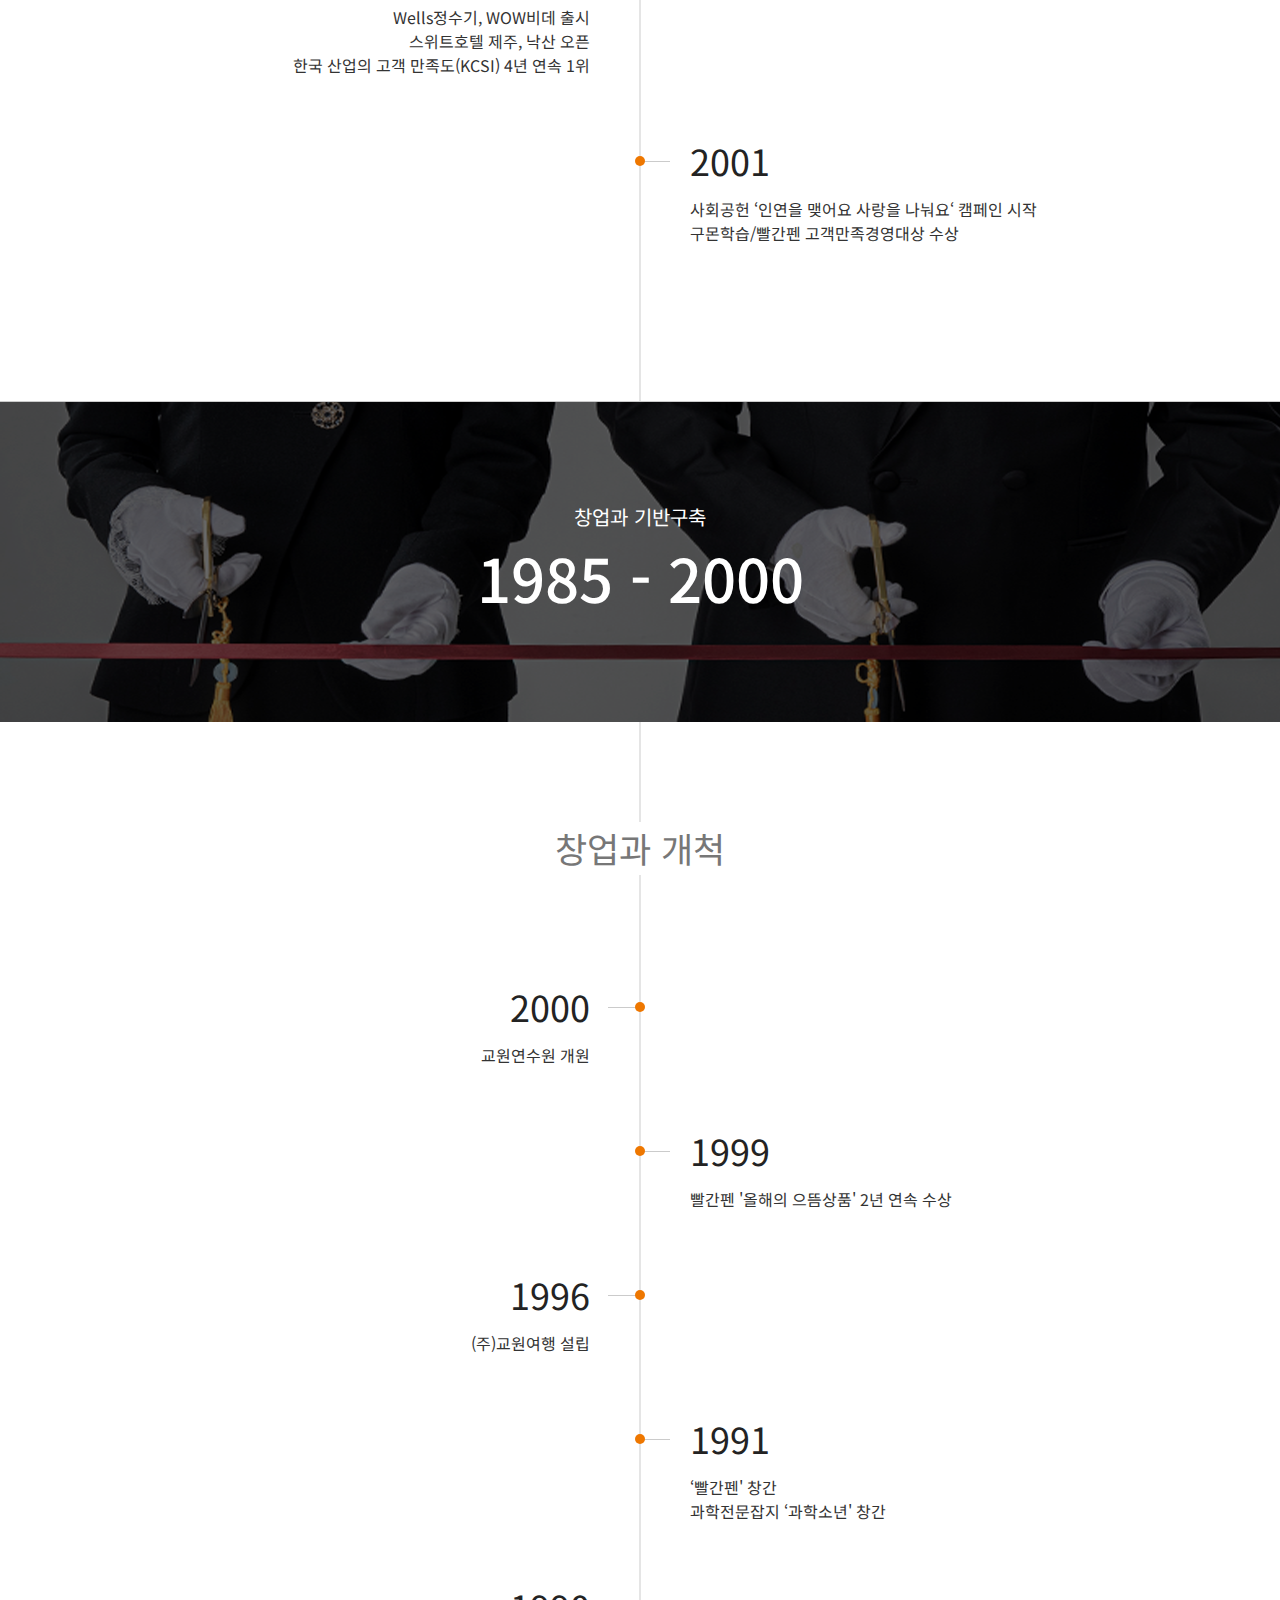
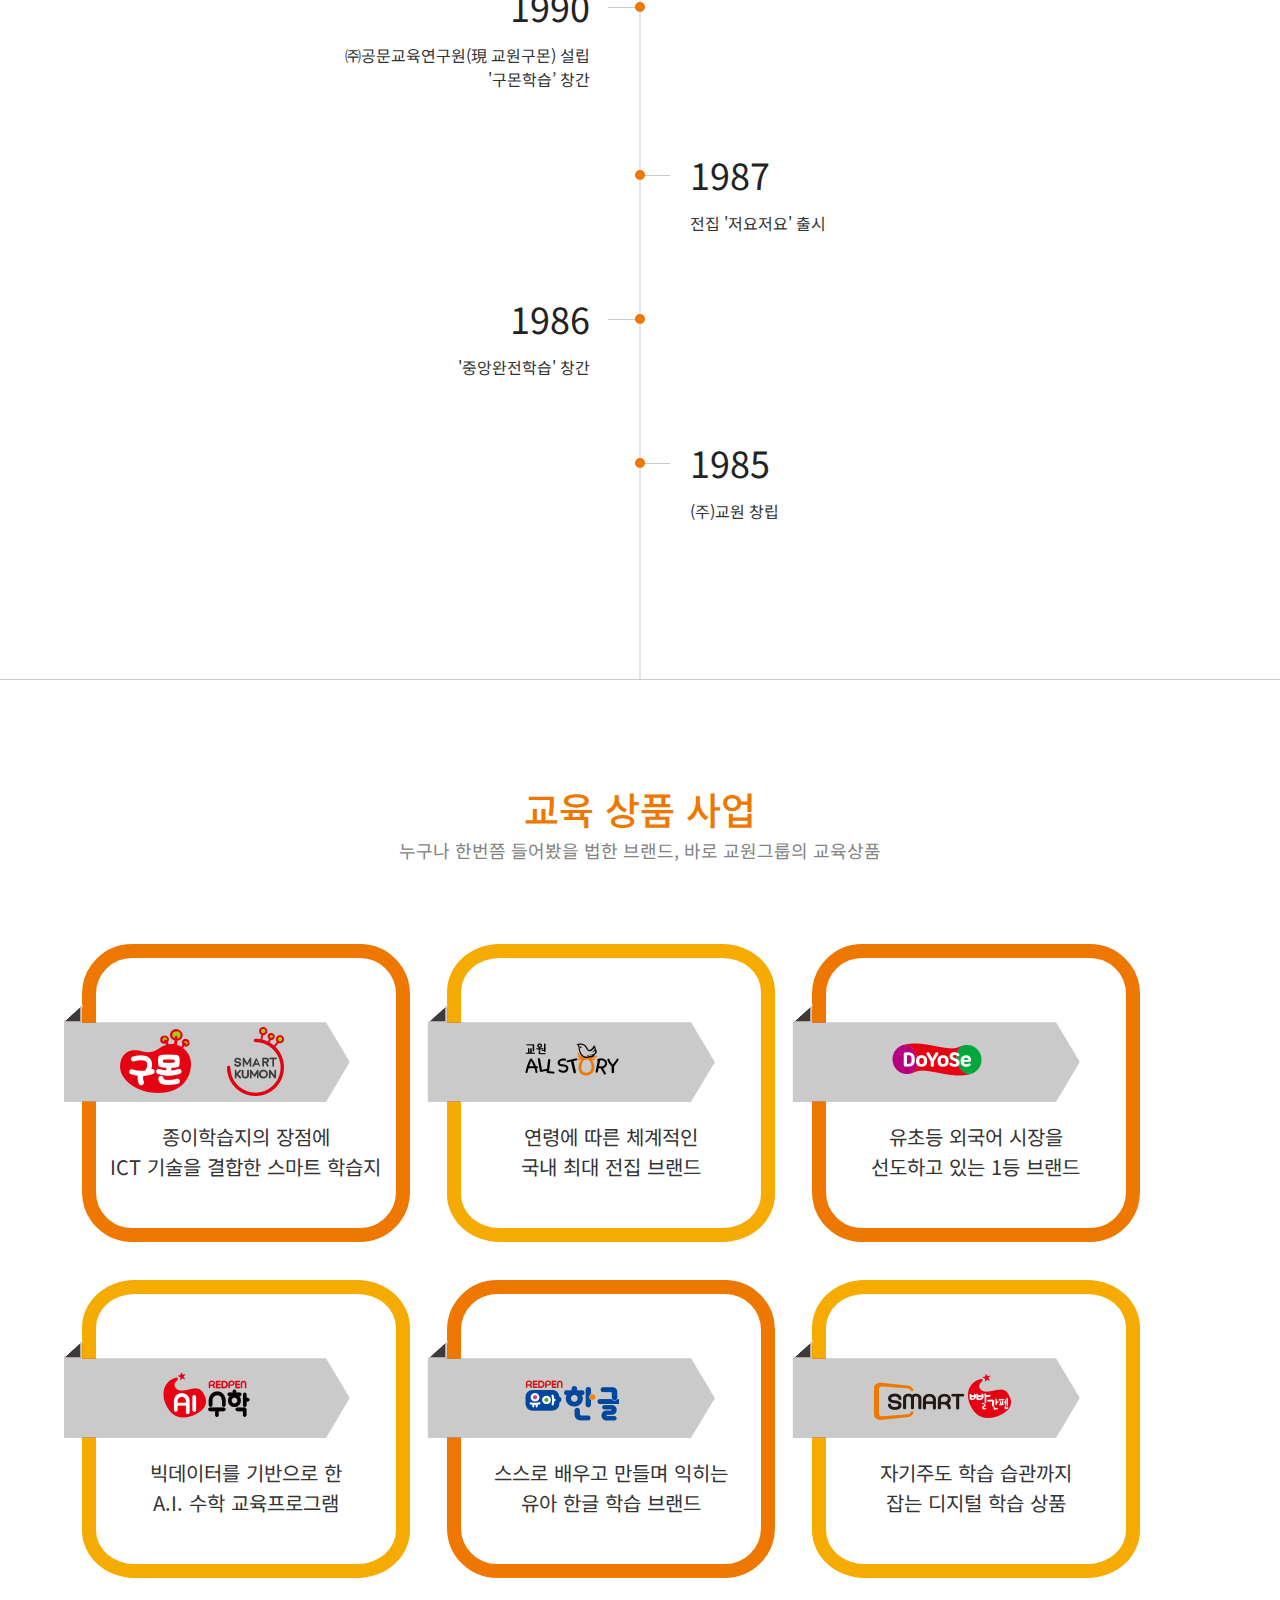
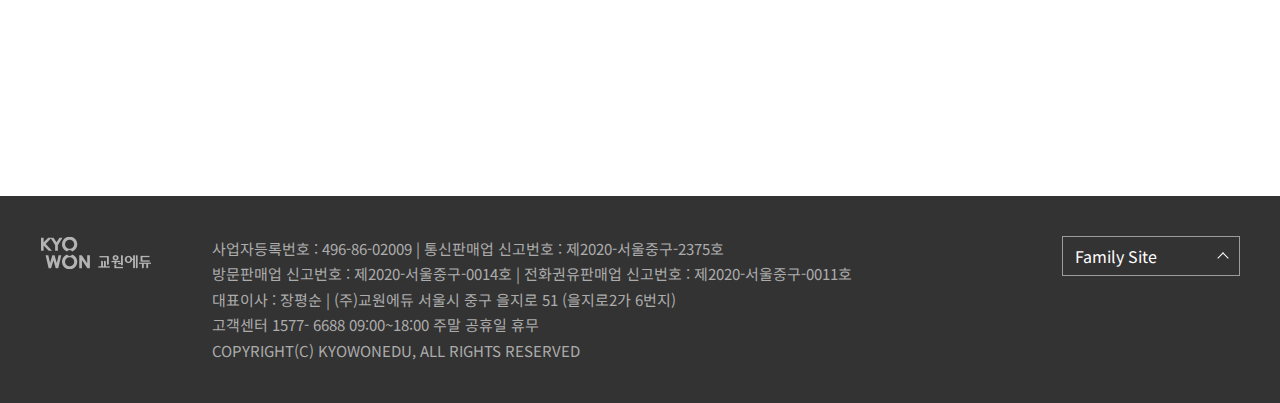
==== commit 51697e73: "교원에듀 데스크탑" ====
--- a/history.html
+++ b/history.html
@@ -32,8 +32,8 @@
                       <ul class="util">
                           <li><a href="login.html">로그인 / 회원가입</a></li>
                           <li><a href="notice.html">고객센터</a></li>
-                          <li><a href="#">이용안내</a></li>
-                          <li><a href="#">화상교사모집</a></li>
+                          <li><a href="login.html">이용안내</a></li>
+                          <li><a href="notice.html">화상교사모집</a></li>
                       </ul>
                   </div>
               </div>
@@ -44,7 +44,7 @@
                   <nav class="gnb">
                     <ul class="depth1">
                         <li>
-                            <a href="#">교원소개</a>
+                            <a href="index.html">교원소개</a>
                             <ul class="depth2">
                                 <li><a href="index.html">회사개요</a></li>
                                 <li><a href="index.html">인사말</a></li>
@@ -54,33 +54,33 @@
                             </ul>
                         </li>
                         <li>
-                            <a href="#">제품소개</a>
+                            <a href="login.html">제품소개</a>
                             <ul class="depth2">
-                                <li><a href="index.html">교원 올스토리</a></li>
-                                <li><a href="index.html">전집</a></li>
-                                <li><a href="index.html">학습지</a></li>
-                                <li><a href="index.html">어학</a></li>
-                                <li><a href="index.html">스마트기기</a></li>
+                                <li><a href="login.html">교원 올스토리</a></li>
+                                <li><a href="login.html">전집</a></li>
+                                <li><a href="login.html">학습지</a></li>
+                                <li><a href="login.html">어학</a></li>
+                                <li><a href="login.html">스마트기기</a></li>
                             </ul>
                         </li>
                         <li>
-                            <a href="#">커뮤니티</a>
+                            <a href="notice.html">커뮤니티</a>
                             <ul class="depth2">
-                                <li><a href="index.html">우수 활용기</a></li>
-                                <li><a href="index.html">에듀 뉴스</a></li>
-                                <li><a href="index.html">채움 레터</a></li>
-                                <li><a href="index.html">이벤트</a></li>
-                                <li><a href="index.html">고객 센터</a></li>
+                                <li><a href="notice.html">우수 활용기</a></li>
+                                <li><a href="notice.html">에듀 뉴스</a></li>
+                                <li><a href="notice.html">채움 레터</a></li>
+                                <li><a href="notice.html">이벤트</a></li>
+                                <li><a href="notice.html">고객 센터</a></li>
                             </ul>
                         </li>
                         <li>
-                            <a href="#">회원서비스</a>
+                            <a href="login.html">회원서비스</a>
                             <ul class="depth2">
-                                <li><a href="index.html">KED-S 검사</a></li>
-                                <li><a href="index.html">KED-i 검사</a></li>
-                                <li><a href="index.html">자기주도 학습진단</a></li>
-                                <li><a href="index.html">AI ELT 검사</a></li>
-                                <li><a href="index.html">빨간펜 체험센터</a></li>
+                                <li><a href="login.html">KED-S 검사</a></li>
+                                <li><a href="login.html">KED-i 검사</a></li>
+                                <li><a href="login.html">자기주도 학습진단</a></li>
+                                <li><a href="login.html">AI ELT 검사</a></li>
+                                <li><a href="login.html">빨간펜 체험센터</a></li>
                             </ul>
                         </li>
                     </ul>
@@ -98,11 +98,11 @@
               </div>
               <div class="lnb_wrap">
                   <ul class="lnb">
-                      <li><a href="#">회사개요</a></li>
-                      <li><a href="#">인사말</a></li>
-                      <li><a href="#">CI</a></li>
-                      <li class="active"><a href="#">연혁</a></li>
-                      <li><a href="#">오시는길</a></li>
+                      <li><a href="index.html">회사개요</a></li>
+                      <li><a href="history.html">인사말</a></li>
+                      <li><a href="history.html">CI</a></li>
+                      <li class="active"><a href="history.html">연혁</a></li>
+                      <li><a href="login.html">오시는길</a></li>
                   </ul>
               </div>
               <div class="contents">
@@ -357,7 +357,7 @@
           <!-- footer -->
           <footer id="footer">
               <div class="footer_inner clearfix">
-                  <h2><a href="#"><img src="images/logo02.png" alt="푸터로고"></a></h2>
+                  <h2><a href="index.html"><img src="images/logo02.png" alt="푸터로고"></a></h2>
                   <div class="address">
                       <p>사업자등록번호 : 496-86-02009 | 통신판매업 신고번호 :
                           제2020-서울중구-2375호<br>방문판매업 신고번호 :
--- a/css/common.css
+++ b/css/common.css
@@ -222,31 +222,6 @@
     box-sizing: border-box;
 }
 
-/* input file 공통 */
-.file_wrap { width: 466px; border:2px solid #dddddd; position: relative; display: inline-block; }
-.file_wrap input[type="text"] { height: 40px; background: none; }
-.file_wrap input[type="file"] + label {
-    position: absolute;
-    right:0;
-    top:0;
-    cursor: pointer;
-    width:98px;
-    height: 40px;
-    text-align: center;
-    line-height: 40px;
-    color:#009223;
-    font-weight: 500;
-}
-.file_wrap input[type="file"] + label:before {
-    content: '';
-    position: absolute;
-    left:0;
-    top:50%;
-    margin-top:-8px;
-    width:2px;
-    height:16px;
-    background: #e8e8e8;
-}
 
 /* 버튼 공통 스타일 */
 .btn {
@@ -265,8 +240,7 @@
 
 
 /* 라벨 공통 */
-.label { display: inline-block; font-size: 16px; padding:5px 38px 6px; background: #5f5f5f; text-align: center; color:#fff; }
-.label_green {background: #00AA3C;}
+.label {display: none; text-indent: -9999px;}
 
 /* 게시판 테이블 공통 */
 .tbl_board_wrap {border-top:1px solid #000;}
@@ -841,7 +815,7 @@
 
 
 /* 서브 비주얼 공통 */
-.sub_visual {background: url(../images/history01.png) 50% 50% no-repeat; height: 300px; position: relative; box-sizing: border-box; padding-top: 110px; text-align: center;}
+.sub_visual {background: url(../images/history01.png) 50% 50% no-repeat; height: 264px; position: relative; box-sizing: border-box; padding-top: 110px; text-align: center;}
 .sub_visual h2 { position: relative; font-size: 48px; font-weight: 500; color: #fff; text-align: center; }
 .sub_visual:before { content: ''; position: absolute; left: 0; top: 0; width: 100%; height: 100%; background: rgba(0, 0, 0, 0.4); }
 .sub_visual strong { font-size: 18px; font-weight: 300; color: #ddd; position: relative; }
